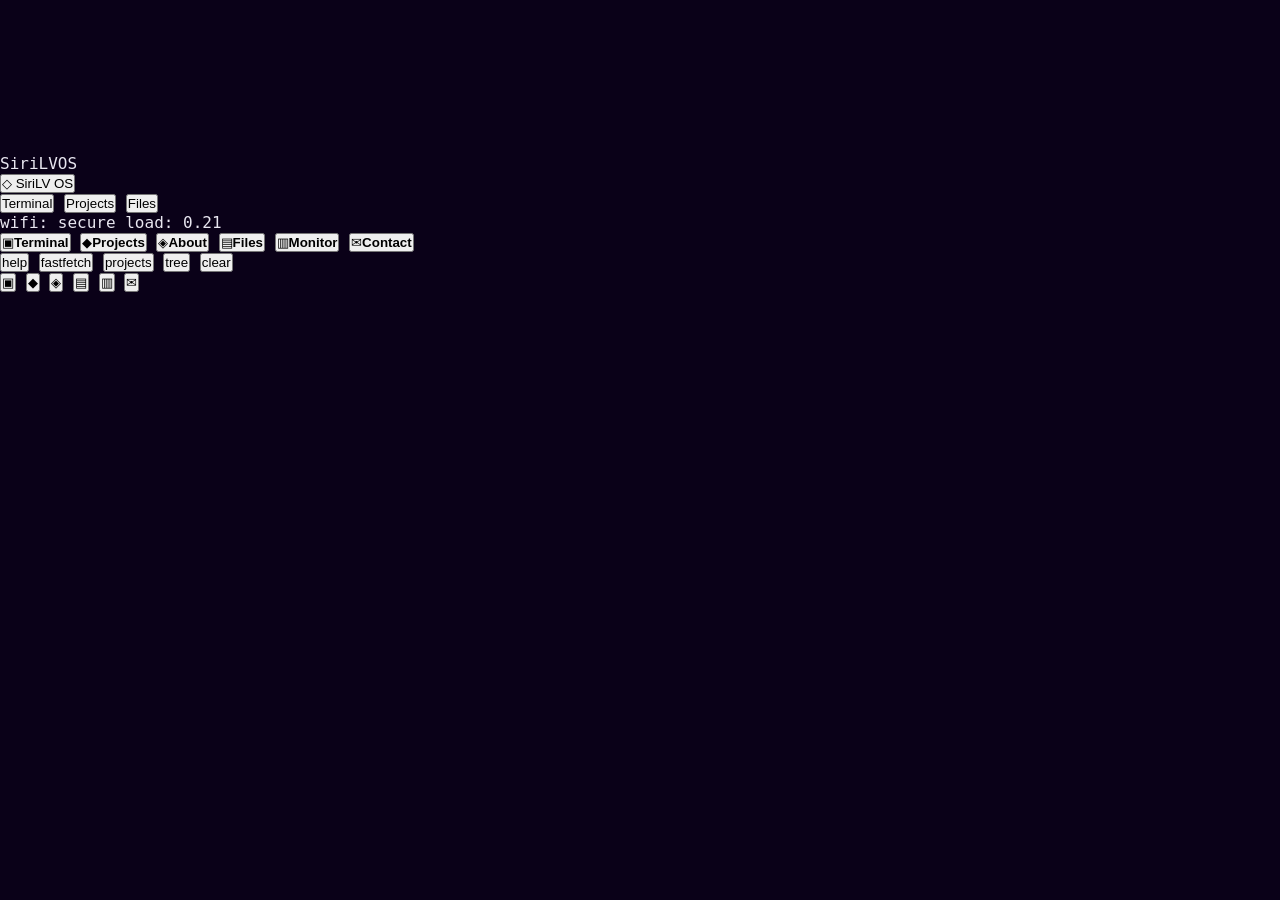
==== index.html @ 2bca779f "Rebuild portfolio as browser Linux desktop" ====
<!DOCTYPE html>
<html lang="ru">
<head>
  <meta charset="UTF-8" />
  <meta name="viewport" content="width=device-width, initial-scale=1, viewport-fit=cover" />
  <meta name="description" content="SiriLV — developer portfolio rendered as an interactive Linux desktop in the browser." />
  <meta name="author" content="SiriLV" />
  <meta name="theme-color" content="#070b18" />
  <meta property="og:title" content="SiriLV Linux Portfolio" />
  <meta property="og:description" content="Interactive browser Linux desktop with terminal, files, projects and developer profile." />
  <meta property="og:type" content="website" />
  <title>SiriLV Linux Portfolio</title>
  <link rel="stylesheet" href="style.css" />
</head>
<body>
  <canvas id="space-canvas" aria-hidden="true"></canvas>
  <div class="ambient" aria-hidden="true">
    <span class="orb orb-a"></span>
    <span class="orb orb-b"></span>
    <span class="orb orb-c"></span>
    <span class="grid-haze"></span>
    <span class="scanline"></span>
  </div>

  <div id="boot-screen" class="boot-screen" aria-live="polite">
    <div class="boot-card">
      <div class="boot-logo">SiriLV<span>OS</span></div>
      <div id="boot-log" class="boot-log"></div>
      <div class="boot-progress"><span id="boot-progress-bar"></span></div>
    </div>
  </div>

  <main id="desktop" class="desktop" aria-label="SiriLV browser Linux desktop">
    <header class="topbar">
      <button class="launcher-button" id="launcher-button" type="button" aria-label="Open launcher">
        <span class="linux-mark">◇</span>
        <span>SiriLV OS</span>
      </button>
      <nav class="topbar-actions" aria-label="Quick actions">
        <button type="button" data-open="terminal">Terminal</button>
        <button type="button" data-open="projects">Projects</button>
        <button type="button" data-open="files">Files</button>
      </nav>
      <div class="status-cluster" aria-label="System status">
        <span id="status-network">wifi: secure</span>
        <span id="status-load">load: 0.21</span>
        <time id="clock" datetime=""></time>
      </div>
    </header>

    <section class="desktop-icons" aria-label="Desktop applications">
      <button class="desktop-icon" type="button" data-open="terminal"><span>▣</span><b>Terminal</b></button>
      <button class="desktop-icon" type="button" data-open="projects"><span>◆</span><b>Projects</b></button>
      <button class="desktop-icon" type="button" data-open="about"><span>◈</span><b>About</b></button>
      <button class="desktop-icon" type="button" data-open="files"><span>▤</span><b>Files</b></button>
      <button class="desktop-icon" type="button" data-open="monitor"><span>▥</span><b>Monitor</b></button>
      <button class="desktop-icon" type="button" data-open="contact"><span>✉</span><b>Contact</b></button>
    </section>

    <section id="launcher" class="launcher" aria-label="Application launcher" hidden>
      <div class="launcher-head">
        <div>
          <strong>Applications</strong>
          <span>browser-native portfolio workspace</span>
        </div>
        <kbd>Esc</kbd>
      </div>
      <div class="launcher-grid">
        <button type="button" data-open="terminal"><b>Terminal</b><span>Shell, commands, virtual FS</span></button>
        <button type="button" data-open="projects"><b>Projects</b><span>fgram, cheekmes, Asteroid, pmOS</span></button>
        <button type="button" data-open="about"><b>About</b><span>Developer profile</span></button>
        <button type="button" data-open="files"><b>Files</b><span>/home/sirilv portfolio tree</span></button>
        <button type="button" data-open="monitor"><b>System Monitor</b><span>Animated browser telemetry</span></button>
        <button type="button" data-open="contact"><b>Contact</b><span>GitHub and Telegram links</span></button>
      </div>
    </section>

    <section id="window-layer" class="window-layer" aria-live="polite"></section>

    <aside class="command-hints" aria-label="Mobile command shortcuts">
      <button type="button" data-command="help">help</button>
      <button type="button" data-command="fastfetch">fastfetch</button>
      <button type="button" data-command="projects">projects</button>
      <button type="button" data-command="tree">tree</button>
      <button type="button" data-command="clear">clear</button>
    </aside>

    <footer class="dock" aria-label="Dock">
      <button type="button" data-open="terminal" aria-label="Open Terminal"><span>▣</span></button>
      <button type="button" data-open="projects" aria-label="Open Projects"><span>◆</span></button>
      <button type="button" data-open="about" aria-label="Open About"><span>◈</span></button>
      <button type="button" data-open="files" aria-label="Open Files"><span>▤</span></button>
      <button type="button" data-open="monitor" aria-label="Open Monitor"><span>▥</span></button>
      <button type="button" data-open="contact" aria-label="Open Contact"><span>✉</span></button>
    </footer>
  </main>

  <noscript>
    <section class="noscript-card">
      <h1>SiriLV Portfolio</h1>
      <p>JavaScript is required for the interactive Linux desktop. Projects: fgram, cheekmes, Asteroid Apps, PostMarketOS port for Samsung Galaxy Tab E 9.6.</p>
    </section>
  </noscript>

  <script src="script.js" defer></script>
</body>
</html>
---- style.css ----
/* ===== CSS VARIABLES ===== */
:root {
    /* Color Palette */
    --bg-space: #0a0118;
    --bg-deep: #13011f;
    --terminal-bg: rgba(18, 8, 35, 0.85);
    --terminal-border: rgba(138, 82, 255, 0.3);
    --header-bg: rgba(25, 12, 45, 0.95);
    
    /* Accent Colors */
    --primary: #8a52ff;
    --secondary: #00d9ff;
    --accent-green: #00ff88;
    --accent-pink: #ff0088;
    --text-primary: #e8e6f0;
    --text-secondary: #b8b5c9;
    --text-dim: #6e6b7f;
    
    /* Terminal Colors */
    --prompt-user: #00ff88;
    --prompt-host: #00d9ff;
    --prompt-symbol: #8a52ff;
    
    /* Syntax Highlighting */
    --syntax-keyword: #ff0088;
    --syntax-string: #00d9ff;
    --syntax-number: #ffa500;
    --syntax-comment: #6e6b7f;
    
    /* Effects */
    --glow-primary: 0 0 20px rgba(138, 82, 255, 0.5);
    --glow-secondary: 0 0 15px rgba(0, 217, 255, 0.4);
    --glow-green: 0 0 10px rgba(0, 255, 136, 0.3);
    
    /* Typography */
    --font-mono: 'IBM Plex Mono', 'Space Mono', monospace;
    --font-size-base: 15px;
    --line-height: 1.6;
    
    /* Spacing */
    --spacing-xs: 4px;
    --spacing-sm: 8px;
    --spacing-md: 16px;
    --spacing-lg: 24px;
    --spacing-xl: 32px;
}

/* Dark theme adjustments */
body.light-mode {
    --bg-space: #f5f3ff;
    --bg-deep: #e8e5f5;
    --terminal-bg: rgba(255, 255, 255, 0.9);
    --terminal-border: rgba(138, 82, 255, 0.2);
    --header-bg: rgba(245, 243, 255, 0.95);
    --text-primary: #2a1f3f;
    --text-secondary: #4a3f5f;
    --text-dim: #8a7f9f;
}

/* ===== BASE STYLES ===== */
* {
    margin: 0;
    padding: 0;
    box-sizing: border-box;
}

html {
    font-size: 16px;
}

body {
    font-family: var(--font-mono);
    background: var(--bg-space);
    color: var(--text-primary);
    overflow: hidden;
    height: 100vh;
    width: 100vw;
    position: relative;
}

/* ===== BACKGROUND ===== */
#matrix-rain {
    position: fixed;
    top: 0;
    left: 0;
    width: 100%;
    height: 100%;
    z-index: 1;
    opacity: 0.4;
}

.cosmic-bg {
    position: fixed;
    top: 0;
    left: 0;
    width: 100%;
    height: 100%;
    z-index: 2;
    pointer-events: none;
}

.star-field {
    width: 100%;
    height: 100%;
    background-image: 
        radial-gradient(2px 2px at 20% 30%, white, transparent),
        radial-gradient(2px 2px at 60% 70%, white, transparent),
        radial-gradient(1px 1px at 50% 50%, white, transparent),
        radial-gradient(1px 1px at 80% 10%, white, transparent),
        radial-gradient(2px 2px at 90% 60%, white, transparent),
        radial-gradient(1px 1px at 33% 80%, white, transparent),
        radial-gradient(1px 1px at 15% 90%, white, transparent);
    background-size: 200% 200%;
    background-position: 0% 0%;
    opacity: 0.3;
    animation: starTwinkle 120s linear infinite;
}

@keyframes starTwinkle {
    0%, 100% { opacity: 0.3; }
    50% { opacity: 0.5; }
}

.nebula-glow {
    position: absolute;
    top: -50%;
    left: -50%;
    width: 200%;
    height: 200%;
    background: 
        radial-gradient(ellipse at 30% 20%, rgba(138, 82, 255, 0.15) 0%, transparent 50%),
        radial-gradient(ellipse at 70% 80%, rgba(0, 217, 255, 0.1) 0%, transparent 50%),
        radial-gradient(ellipse at 50% 50%, rgba(255, 0, 136, 0.08) 0%, transparent 50%);
    animation: nebulaFloat 30s ease-in-out infinite;
}

@keyframes nebulaFloat {
    0%, 100% { transform: translate(0, 0) rotate(0deg); }
    33% { transform: translate(5%, -5%) rotate(120deg); }
    66% { transform: translate(-5%, 5%) rotate(240deg); }
}

/* ===== TERMINAL CONTAINER ===== */
.terminal-container {
    position: fixed;
    top: 0;
    left: 0;
    width: 100%;
    height: 100%;
    display: flex;
    justify-content: center;
    align-items: center;
    padding: var(--spacing-lg);
    z-index: 10;
}

.terminal-window {
    width: 100%;
    max-width: 1000px;
    height: 90vh;
    max-height: 700px;
    background: var(--terminal-bg);
    border: 1px solid var(--terminal-border);
    border-radius: 12px;
    box-shadow: 
        0 25px 80px rgba(0, 0, 0, 0.6),
        0 0 0 1px rgba(138, 82, 255, 0.1),
        inset 0 1px 0 rgba(255, 255, 255, 0.05),
        var(--glow-primary);
    backdrop-filter: blur(20px);
    display: flex;
    flex-direction: column;
    overflow: hidden;
    animation: terminalSlideIn 0.6s cubic-bezier(0.16, 1, 0.3, 1);
    position: relative;
}

@keyframes terminalSlideIn {
    from {
        opacity: 0;
        transform: scale(0.95) translateY(20px);
    }
    to {
        opacity: 1;
        transform: scale(1) translateY(0);
    }
}

/* Glassmorphism border glow */
.terminal-window::before {
    content: '';
    position: absolute;
    top: -2px;
    left: -2px;
    right: -2px;
    bottom: -2px;
    background: linear-gradient(45deg, 
        var(--primary), 
        var(--secondary), 
        var(--accent-green),
        var(--primary));
    background-size: 300% 300%;
    border-radius: 12px;
    opacity: 0.3;
    z-index: -1;
    animation: borderGlow 8s ease infinite;
    filter: blur(8px);
}

@keyframes borderGlow {
    0%, 100% { background-position: 0% 50%; }
    50% { background-position: 100% 50%; }
}

/* ===== TERMINAL HEADER ===== */
.terminal-header {
    background: var(--header-bg);
    height: 42px;
    display: flex;
    align-items: center;
    justify-content: space-between;
    padding: 0 var(--spacing-md);
    border-bottom: 1px solid rgba(138, 82, 255, 0.2);
    user-select: none;
    backdrop-filter: blur(10px);
}

.header-left {
    display: flex;
    align-items: center;
    gap: var(--spacing-md);
}

.window-dots {
    display: flex;
    gap: 8px;
}

.dot {
    width: 12px;
    height: 12px;
    border-radius: 50%;
    transition: all 0.3s ease;
    cursor: pointer;
}

.dot-close {
    background: #ff5f57;
    box-shadow: 0 0 10px rgba(255, 95, 87, 0.5);
}

.dot-minimize {
    background: #ffbd2e;
    box-shadow: 0 0 10px rgba(255, 189, 46, 0.5);
}

.dot-maximize {
    background: #28ca42;
    box-shadow: 0 0 10px rgba(40, 202, 66, 0.5);
}

.dot:hover {
    transform: scale(1.15);
    filter: brightness(1.2);
}

.terminal-title {
    display: flex;
    align-items: center;
    gap: var(--spacing-sm);
    font-size: 13px;
    color: var(--text-secondary);
    font-weight: 500;
}

.terminal-icon {
    color: var(--primary);
    filter: drop-shadow(var(--glow-primary));
}

.header-right {
    display: flex;
    gap: var(--spacing-sm);
}

.header-btn {
    background: transparent;
    border: none;
    color: var(--text-secondary);
    cursor: pointer;
    padding: var(--spacing-xs);
    border-radius: 4px;
    transition: all 0.3s ease;
    display: flex;
    align-items: center;
    justify-content: center;
}

.header-btn:hover {
    background: rgba(138, 82, 255, 0.15);
    color: var(--primary);
}

/* ===== TERMINAL BODY ===== */
.terminal-body {
    flex: 1;
    padding: var(--spacing-lg);
    overflow-y: auto;
    font-size: var(--font-size-base);
    line-height: var(--line-height);
    cursor: text;
}

/* Custom Scrollbar */
.terminal-body::-webkit-scrollbar {
    width: 10px;
}

.terminal-body::-webkit-scrollbar-track {
    background: rgba(0, 0, 0, 0.2);
    border-radius: 5px;
}

.terminal-body::-webkit-scrollbar-thumb {
    background: var(--primary);
    border-radius: 5px;
    box-shadow: var(--glow-primary);
}

.terminal-body::-webkit-scrollbar-thumb:hover {
    background: var(--secondary);
    box-shadow: var(--glow-secondary);
}

/* Output Container */
.output-container {
    margin-bottom: var(--spacing-md);
}

.output-line {
    margin-bottom: var(--spacing-xs);
    animation: fadeIn 0.3s ease;
}

@keyframes fadeIn {
    from {
        opacity: 0;
        transform: translateY(-5px);
    }
    to {
        opacity: 1;
        transform: translateY(0);
    }
}

/* ===== INPUT LINE ===== */
.input-line {
    display: flex;
    align-items: center;
    gap: var(--spacing-sm);
    flex-wrap: wrap;
}

.prompt {
    display: inline-flex;
    align-items: center;
    gap: 2px;
    font-weight: 600;
}

.prompt-user {
    color: var(--prompt-user);
    text-shadow: var(--glow-green);
}

.prompt-separator {
    color: var(--text-dim);
}

.prompt-host {
    color: var(--prompt-host);
    text-shadow: var(--glow-secondary);
}

.prompt-path {
    color: var(--primary);
    font-weight: 600;
}

.prompt-symbol {
    color: var(--prompt-symbol);
    font-weight: 700;
    font-size: 18px;
    text-shadow: var(--glow-primary);
}

#cmd-input {
    flex: 1;
    min-width: 200px;
    background: transparent;
    border: none;
    outline: none;
    color: var(--text-primary);
    font-family: var(--font-mono);
    font-size: var(--font-size-base);
    font-weight: 500;
    caret-color: var(--primary);
    caret-shape: block;
}

#cmd-input::selection {
    background: var(--primary);
    color: white;
}

/* ===== COMMAND OUTPUT STYLES ===== */
.command-echo {
    color: var(--text-secondary);
    margin-bottom: var(--spacing-sm);
}

.success {
    color: var(--accent-green);
}

.error {
    color: var(--accent-pink);
}

.warning {
    color: var(--syntax-number);
}

.info {
    color: var(--secondary);
}

/* Links */
a {
    color: var(--secondary);
    text-decoration: none;
    border-bottom: 1px dashed var(--secondary);
    transition: all 0.3s ease;
    position: relative;
}

a:hover {
    color: var(--accent-green);
    border-bottom-color: var(--accent-green);
    text-shadow: var(--glow-green);
}

/* Fastfetch ASCII Art */
.ascii-art {
    color: var(--primary);
    font-weight: 600;
    text-shadow: var(--glow-primary);
    line-height: 1.2;
    margin-right: var(--spacing-lg);
    float: left;
}

.system-info {
    display: inline-block;
}

.info-label {
    color: var(--primary);
    font-weight: 600;
}

.info-value {
    color: var(--text-primary);
}

/* Project List */
.project-item {
    padding: var(--spacing-sm) 0;
    border-left: 2px solid transparent;
    padding-left: var(--spacing-md);
    transition: all 0.3s ease;
}

.project-item:hover {
    border-left-color: var(--primary);
    padding-left: var(--spacing-lg);
    background: rgba(138, 82, 255, 0.05);
}

.project-type {
    color: var(--text-dim);
    font-size: 13px;
}

.project-name {
    color: var(--secondary);
    font-weight: 600;
}

.project-desc {
    color: var(--text-secondary);
    font-size: 14px;
    margin-top: 2px;
}

/* Help Command Table */
.help-table {
    display: grid;
    grid-template-columns: auto 1fr;
    gap: var(--spacing-sm) var(--spacing-lg);
    margin: var(--spacing-md) 0;
}

.help-cmd {
    color: var(--secondary);
    font-weight: 600;
}

.help-desc {
    color: var(--text-secondary);
}

/* Skills Grid */
.skills-grid {
    display: grid;
    grid-template-columns: repeat(auto-fill, minmax(120px, 1fr));
    gap: var(--spacing-sm);
    margin: var(--spacing-md) 0;
}

.skill-tag {
    background: rgba(138, 82, 255, 0.15);
    border: 1px solid var(--primary);
    color: var(--primary);
    padding: var(--spacing-xs) var(--spacing-sm);
    border-radius: 4px;
    text-align: center;
    font-size: 13px;
    font-weight: 500;
    transition: all 0.3s ease;
}

.skill-tag:hover {
    background: var(--primary);
    color: white;
    transform: translateY(-2px);
    box-shadow: var(--glow-primary);
}

.skill-tag.primary {
    border-color: var(--accent-green);
    color: var(--accent-green);
    background: rgba(0, 255, 136, 0.15);
}

.skill-tag.primary:hover {
    background: var(--accent-green);
}

/* ===== MOBILE HINT ===== */
.mobile-hint {
    position: fixed;
    bottom: var(--spacing-lg);
    left: 50%;
    transform: translateX(-50%);
    background: rgba(138, 82, 255, 0.9);
    color: white;
    padding: var(--spacing-sm) var(--spacing-md);
    border-radius: 8px;
    font-size: 13px;
    z-index: 100;
    box-shadow: var(--glow-primary);
    animation: hintPulse 2s ease-in-out infinite;
    display: none;
}

@keyframes hintPulse {
    0%, 100% { opacity: 0.8; transform: translateX(-50%) translateY(0); }
    50% { opacity: 1; transform: translateX(-50%) translateY(-5px); }
}

/* ===== RESPONSIVE DESIGN ===== */
@media (max-width: 768px) {
    .terminal-container {
        padding: var(--spacing-sm);
    }
    
    .terminal-window {
        max-width: 100%;
        height: 95vh;
        border-radius: 8px;
    }
    
    .terminal-body {
        padding: var(--spacing-md);
        font-size: 14px;
    }
    
    .input-line {
        font-size: 14px;
    }
    
    .window-dots {
        gap: 6px;
    }
    
    .dot {
        width: 10px;
        height: 10px;
    }
    
    .terminal-title {
        font-size: 12px;
    }
    
    .mobile-hint {
        display: block;
    }
    
    .ascii-art {
        float: none;
        display: block;
        margin-bottom: var(--spacing-md);
    }
    
    .skills-grid {
        grid-template-columns: repeat(auto-fill, minmax(100px, 1fr));
    }
}

@media (max-width: 480px) {
    .terminal-window {
        height: 100vh;
        max-height: 100vh;
        border-radius: 0;
    }
    
    .terminal-container {
        padding: 0;
    }
    
    .terminal-body {
        padding: var(--spacing-sm);
    }
    
    .help-table {
        grid-template-columns: 1fr;
        gap: var(--spacing-xs);
    }
    
    .help-cmd::after {
        content: ': ';
    }
}

/* ===== ACCESSIBILITY ===== */
@media (prefers-reduced-motion: reduce) {
    *,
    *::before,
    *::after {
        animation-duration: 0.01ms !important;
        animation-iteration-count: 1 !important;
        transition-duration: 0.01ms !important;
    }
}

/* Focus visible for keyboard navigation */
*:focus-visible {
    outline: 2px solid var(--primary);
    outline-offset: 2px;
}

/* ===== PRINT STYLES ===== */
@media print {
    .cosmic-bg,
    #matrix-rain,
    .terminal-header,
    .mobile-hint {
        display: none;
    }
    
    .terminal-window {
        box-shadow: none;
        border: 1px solid #000;
    }
}
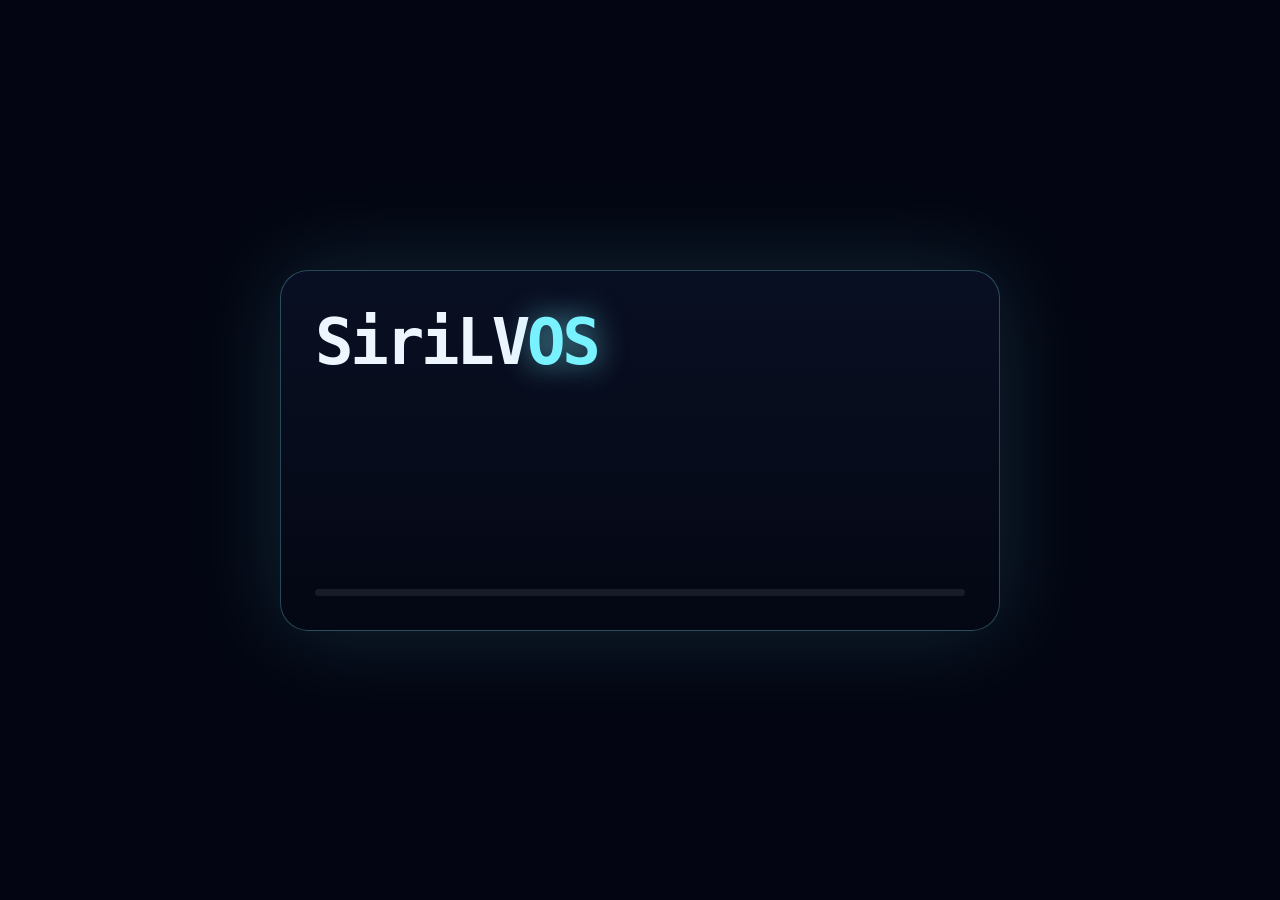
==== commit 7ff65cfb: "Bust cached frontend assets" ====
--- a/index.html
+++ b/index.html
@@ -10,7 +10,7 @@
   <meta property="og:description" content="Interactive browser Linux desktop with terminal, files, projects and developer profile." />
   <meta property="og:type" content="website" />
   <title>SiriLV Linux Portfolio</title>
-  <link rel="stylesheet" href="style.css" />
+  <link rel="stylesheet" href="style.css?v=20260620-2" />
 </head>
 <body>
   <canvas id="space-canvas" aria-hidden="true"></canvas>
@@ -102,6 +102,6 @@
     </section>
   </noscript>
 
-  <script src="script.js" defer></script>
+  <script src="script.js?v=20260620-2" defer></script>
 </body>
 </html>
--- a/style.css
+++ b/style.css
@@ -1,686 +1 @@
-/* ===== CSS VARIABLES ===== */
-:root {
-    /* Color Palette */
-    --bg-space: #0a0118;
-    --bg-deep: #13011f;
-    --terminal-bg: rgba(18, 8, 35, 0.85);
-    --terminal-border: rgba(138, 82, 255, 0.3);
-    --header-bg: rgba(25, 12, 45, 0.95);
-    
-    /* Accent Colors */
-    --primary: #8a52ff;
-    --secondary: #00d9ff;
-    --accent-green: #00ff88;
-    --accent-pink: #ff0088;
-    --text-primary: #e8e6f0;
-    --text-secondary: #b8b5c9;
-    --text-dim: #6e6b7f;
-    
-    /* Terminal Colors */
-    --prompt-user: #00ff88;
-    --prompt-host: #00d9ff;
-    --prompt-symbol: #8a52ff;
-    
-    /* Syntax Highlighting */
-    --syntax-keyword: #ff0088;
-    --syntax-string: #00d9ff;
-    --syntax-number: #ffa500;
-    --syntax-comment: #6e6b7f;
-    
-    /* Effects */
-    --glow-primary: 0 0 20px rgba(138, 82, 255, 0.5);
-    --glow-secondary: 0 0 15px rgba(0, 217, 255, 0.4);
-    --glow-green: 0 0 10px rgba(0, 255, 136, 0.3);
-    
-    /* Typography */
-    --font-mono: 'IBM Plex Mono', 'Space Mono', monospace;
-    --font-size-base: 15px;
-    --line-height: 1.6;
-    
-    /* Spacing */
-    --spacing-xs: 4px;
-    --spacing-sm: 8px;
-    --spacing-md: 16px;
-    --spacing-lg: 24px;
-    --spacing-xl: 32px;
-}
-
-/* Dark theme adjustments */
-body.light-mode {
-    --bg-space: #f5f3ff;
-    --bg-deep: #e8e5f5;
-    --terminal-bg: rgba(255, 255, 255, 0.9);
-    --terminal-border: rgba(138, 82, 255, 0.2);
-    --header-bg: rgba(245, 243, 255, 0.95);
-    --text-primary: #2a1f3f;
-    --text-secondary: #4a3f5f;
-    --text-dim: #8a7f9f;
-}
-
-/* ===== BASE STYLES ===== */
-* {
-    margin: 0;
-    padding: 0;
-    box-sizing: border-box;
-}
-
-html {
-    font-size: 16px;
-}
-
-body {
-    font-family: var(--font-mono);
-    background: var(--bg-space);
-    color: var(--text-primary);
-    overflow: hidden;
-    height: 100vh;
-    width: 100vw;
-    position: relative;
-}
-
-/* ===== BACKGROUND ===== */
-#matrix-rain {
-    position: fixed;
-    top: 0;
-    left: 0;
-    width: 100%;
-    height: 100%;
-    z-index: 1;
-    opacity: 0.4;
-}
-
-.cosmic-bg {
-    position: fixed;
-    top: 0;
-    left: 0;
-    width: 100%;
-    height: 100%;
-    z-index: 2;
-    pointer-events: none;
-}
-
-.star-field {
-    width: 100%;
-    height: 100%;
-    background-image: 
-        radial-gradient(2px 2px at 20% 30%, white, transparent),
-        radial-gradient(2px 2px at 60% 70%, white, transparent),
-        radial-gradient(1px 1px at 50% 50%, white, transparent),
-        radial-gradient(1px 1px at 80% 10%, white, transparent),
-        radial-gradient(2px 2px at 90% 60%, white, transparent),
-        radial-gradient(1px 1px at 33% 80%, white, transparent),
-        radial-gradient(1px 1px at 15% 90%, white, transparent);
-    background-size: 200% 200%;
-    background-position: 0% 0%;
-    opacity: 0.3;
-    animation: starTwinkle 120s linear infinite;
-}
-
-@keyframes starTwinkle {
-    0%, 100% { opacity: 0.3; }
-    50% { opacity: 0.5; }
-}
-
-.nebula-glow {
-    position: absolute;
-    top: -50%;
-    left: -50%;
-    width: 200%;
-    height: 200%;
-    background: 
-        radial-gradient(ellipse at 30% 20%, rgba(138, 82, 255, 0.15) 0%, transparent 50%),
-        radial-gradient(ellipse at 70% 80%, rgba(0, 217, 255, 0.1) 0%, transparent 50%),
-        radial-gradient(ellipse at 50% 50%, rgba(255, 0, 136, 0.08) 0%, transparent 50%);
-    animation: nebulaFloat 30s ease-in-out infinite;
-}
-
-@keyframes nebulaFloat {
-    0%, 100% { transform: translate(0, 0) rotate(0deg); }
-    33% { transform: translate(5%, -5%) rotate(120deg); }
-    66% { transform: translate(-5%, 5%) rotate(240deg); }
-}
-
-/* ===== TERMINAL CONTAINER ===== */
-.terminal-container {
-    position: fixed;
-    top: 0;
-    left: 0;
-    width: 100%;
-    height: 100%;
-    display: flex;
-    justify-content: center;
-    align-items: center;
-    padding: var(--spacing-lg);
-    z-index: 10;
-}
-
-.terminal-window {
-    width: 100%;
-    max-width: 1000px;
-    height: 90vh;
-    max-height: 700px;
-    background: var(--terminal-bg);
-    border: 1px solid var(--terminal-border);
-    border-radius: 12px;
-    box-shadow: 
-        0 25px 80px rgba(0, 0, 0, 0.6),
-        0 0 0 1px rgba(138, 82, 255, 0.1),
-        inset 0 1px 0 rgba(255, 255, 255, 0.05),
-        var(--glow-primary);
-    backdrop-filter: blur(20px);
-    display: flex;
-    flex-direction: column;
-    overflow: hidden;
-    animation: terminalSlideIn 0.6s cubic-bezier(0.16, 1, 0.3, 1);
-    position: relative;
-}
-
-@keyframes terminalSlideIn {
-    from {
-        opacity: 0;
-        transform: scale(0.95) translateY(20px);
-    }
-    to {
-        opacity: 1;
-        transform: scale(1) translateY(0);
-    }
-}
-
-/* Glassmorphism border glow */
-.terminal-window::before {
-    content: '';
-    position: absolute;
-    top: -2px;
-    left: -2px;
-    right: -2px;
-    bottom: -2px;
-    background: linear-gradient(45deg, 
-        var(--primary), 
-        var(--secondary), 
-        var(--accent-green),
-        var(--primary));
-    background-size: 300% 300%;
-    border-radius: 12px;
-    opacity: 0.3;
-    z-index: -1;
-    animation: borderGlow 8s ease infinite;
-    filter: blur(8px);
-}
-
-@keyframes borderGlow {
-    0%, 100% { background-position: 0% 50%; }
-    50% { background-position: 100% 50%; }
-}
-
-/* ===== TERMINAL HEADER ===== */
-.terminal-header {
-    background: var(--header-bg);
-    height: 42px;
-    display: flex;
-    align-items: center;
-    justify-content: space-between;
-    padding: 0 var(--spacing-md);
-    border-bottom: 1px solid rgba(138, 82, 255, 0.2);
-    user-select: none;
-    backdrop-filter: blur(10px);
-}
-
-.header-left {
-    display: flex;
-    align-items: center;
-    gap: var(--spacing-md);
-}
-
-.window-dots {
-    display: flex;
-    gap: 8px;
-}
-
-.dot {
-    width: 12px;
-    height: 12px;
-    border-radius: 50%;
-    transition: all 0.3s ease;
-    cursor: pointer;
-}
-
-.dot-close {
-    background: #ff5f57;
-    box-shadow: 0 0 10px rgba(255, 95, 87, 0.5);
-}
-
-.dot-minimize {
-    background: #ffbd2e;
-    box-shadow: 0 0 10px rgba(255, 189, 46, 0.5);
-}
-
-.dot-maximize {
-    background: #28ca42;
-    box-shadow: 0 0 10px rgba(40, 202, 66, 0.5);
-}
-
-.dot:hover {
-    transform: scale(1.15);
-    filter: brightness(1.2);
-}
-
-.terminal-title {
-    display: flex;
-    align-items: center;
-    gap: var(--spacing-sm);
-    font-size: 13px;
-    color: var(--text-secondary);
-    font-weight: 500;
-}
-
-.terminal-icon {
-    color: var(--primary);
-    filter: drop-shadow(var(--glow-primary));
-}
-
-.header-right {
-    display: flex;
-    gap: var(--spacing-sm);
-}
-
-.header-btn {
-    background: transparent;
-    border: none;
-    color: var(--text-secondary);
-    cursor: pointer;
-    padding: var(--spacing-xs);
-    border-radius: 4px;
-    transition: all 0.3s ease;
-    display: flex;
-    align-items: center;
-    justify-content: center;
-}
-
-.header-btn:hover {
-    background: rgba(138, 82, 255, 0.15);
-    color: var(--primary);
-}
-
-/* ===== TERMINAL BODY ===== */
-.terminal-body {
-    flex: 1;
-    padding: var(--spacing-lg);
-    overflow-y: auto;
-    font-size: var(--font-size-base);
-    line-height: var(--line-height);
-    cursor: text;
-}
-
-/* Custom Scrollbar */
-.terminal-body::-webkit-scrollbar {
-    width: 10px;
-}
-
-.terminal-body::-webkit-scrollbar-track {
-    background: rgba(0, 0, 0, 0.2);
-    border-radius: 5px;
-}
-
-.terminal-body::-webkit-scrollbar-thumb {
-    background: var(--primary);
-    border-radius: 5px;
-    box-shadow: var(--glow-primary);
-}
-
-.terminal-body::-webkit-scrollbar-thumb:hover {
-    background: var(--secondary);
-    box-shadow: var(--glow-secondary);
-}
-
-/* Output Container */
-.output-container {
-    margin-bottom: var(--spacing-md);
-}
-
-.output-line {
-    margin-bottom: var(--spacing-xs);
-    animation: fadeIn 0.3s ease;
-}
-
-@keyframes fadeIn {
-    from {
-        opacity: 0;
-        transform: translateY(-5px);
-    }
-    to {
-        opacity: 1;
-        transform: translateY(0);
-    }
-}
-
-/* ===== INPUT LINE ===== */
-.input-line {
-    display: flex;
-    align-items: center;
-    gap: var(--spacing-sm);
-    flex-wrap: wrap;
-}
-
-.prompt {
-    display: inline-flex;
-    align-items: center;
-    gap: 2px;
-    font-weight: 600;
-}
-
-.prompt-user {
-    color: var(--prompt-user);
-    text-shadow: var(--glow-green);
-}
-
-.prompt-separator {
-    color: var(--text-dim);
-}
-
-.prompt-host {
-    color: var(--prompt-host);
-    text-shadow: var(--glow-secondary);
-}
-
-.prompt-path {
-    color: var(--primary);
-    font-weight: 600;
-}
-
-.prompt-symbol {
-    color: var(--prompt-symbol);
-    font-weight: 700;
-    font-size: 18px;
-    text-shadow: var(--glow-primary);
-}
-
-#cmd-input {
-    flex: 1;
-    min-width: 200px;
-    background: transparent;
-    border: none;
-    outline: none;
-    color: var(--text-primary);
-    font-family: var(--font-mono);
-    font-size: var(--font-size-base);
-    font-weight: 500;
-    caret-color: var(--primary);
-    caret-shape: block;
-}
-
-#cmd-input::selection {
-    background: var(--primary);
-    color: white;
-}
-
-/* ===== COMMAND OUTPUT STYLES ===== */
-.command-echo {
-    color: var(--text-secondary);
-    margin-bottom: var(--spacing-sm);
-}
-
-.success {
-    color: var(--accent-green);
-}
-
-.error {
-    color: var(--accent-pink);
-}
-
-.warning {
-    color: var(--syntax-number);
-}
-
-.info {
-    color: var(--secondary);
-}
-
-/* Links */
-a {
-    color: var(--secondary);
-    text-decoration: none;
-    border-bottom: 1px dashed var(--secondary);
-    transition: all 0.3s ease;
-    position: relative;
-}
-
-a:hover {
-    color: var(--accent-green);
-    border-bottom-color: var(--accent-green);
-    text-shadow: var(--glow-green);
-}
-
-/* Fastfetch ASCII Art */
-.ascii-art {
-    color: var(--primary);
-    font-weight: 600;
-    text-shadow: var(--glow-primary);
-    line-height: 1.2;
-    margin-right: var(--spacing-lg);
-    float: left;
-}
-
-.system-info {
-    display: inline-block;
-}
-
-.info-label {
-    color: var(--primary);
-    font-weight: 600;
-}
-
-.info-value {
-    color: var(--text-primary);
-}
-
-/* Project List */
-.project-item {
-    padding: var(--spacing-sm) 0;
-    border-left: 2px solid transparent;
-    padding-left: var(--spacing-md);
-    transition: all 0.3s ease;
-}
-
-.project-item:hover {
-    border-left-color: var(--primary);
-    padding-left: var(--spacing-lg);
-    background: rgba(138, 82, 255, 0.05);
-}
-
-.project-type {
-    color: var(--text-dim);
-    font-size: 13px;
-}
-
-.project-name {
-    color: var(--secondary);
-    font-weight: 600;
-}
-
-.project-desc {
-    color: var(--text-secondary);
-    font-size: 14px;
-    margin-top: 2px;
-}
-
-/* Help Command Table */
-.help-table {
-    display: grid;
-    grid-template-columns: auto 1fr;
-    gap: var(--spacing-sm) var(--spacing-lg);
-    margin: var(--spacing-md) 0;
-}
-
-.help-cmd {
-    color: var(--secondary);
-    font-weight: 600;
-}
-
-.help-desc {
-    color: var(--text-secondary);
-}
-
-/* Skills Grid */
-.skills-grid {
-    display: grid;
-    grid-template-columns: repeat(auto-fill, minmax(120px, 1fr));
-    gap: var(--spacing-sm);
-    margin: var(--spacing-md) 0;
-}
-
-.skill-tag {
-    background: rgba(138, 82, 255, 0.15);
-    border: 1px solid var(--primary);
-    color: var(--primary);
-    padding: var(--spacing-xs) var(--spacing-sm);
-    border-radius: 4px;
-    text-align: center;
-    font-size: 13px;
-    font-weight: 500;
-    transition: all 0.3s ease;
-}
-
-.skill-tag:hover {
-    background: var(--primary);
-    color: white;
-    transform: translateY(-2px);
-    box-shadow: var(--glow-primary);
-}
-
-.skill-tag.primary {
-    border-color: var(--accent-green);
-    color: var(--accent-green);
-    background: rgba(0, 255, 136, 0.15);
-}
-
-.skill-tag.primary:hover {
-    background: var(--accent-green);
-}
-
-/* ===== MOBILE HINT ===== */
-.mobile-hint {
-    position: fixed;
-    bottom: var(--spacing-lg);
-    left: 50%;
-    transform: translateX(-50%);
-    background: rgba(138, 82, 255, 0.9);
-    color: white;
-    padding: var(--spacing-sm) var(--spacing-md);
-    border-radius: 8px;
-    font-size: 13px;
-    z-index: 100;
-    box-shadow: var(--glow-primary);
-    animation: hintPulse 2s ease-in-out infinite;
-    display: none;
-}
-
-@keyframes hintPulse {
-    0%, 100% { opacity: 0.8; transform: translateX(-50%) translateY(0); }
-    50% { opacity: 1; transform: translateX(-50%) translateY(-5px); }
-}
-
-/* ===== RESPONSIVE DESIGN ===== */
-@media (max-width: 768px) {
-    .terminal-container {
-        padding: var(--spacing-sm);
-    }
-    
-    .terminal-window {
-        max-width: 100%;
-        height: 95vh;
-        border-radius: 8px;
-    }
-    
-    .terminal-body {
-        padding: var(--spacing-md);
-        font-size: 14px;
-    }
-    
-    .input-line {
-        font-size: 14px;
-    }
-    
-    .window-dots {
-        gap: 6px;
-    }
-    
-    .dot {
-        width: 10px;
-        height: 10px;
-    }
-    
-    .terminal-title {
-        font-size: 12px;
-    }
-    
-    .mobile-hint {
-        display: block;
-    }
-    
-    .ascii-art {
-        float: none;
-        display: block;
-        margin-bottom: var(--spacing-md);
-    }
-    
-    .skills-grid {
-        grid-template-columns: repeat(auto-fill, minmax(100px, 1fr));
-    }
-}
-
-@media (max-width: 480px) {
-    .terminal-window {
-        height: 100vh;
-        max-height: 100vh;
-        border-radius: 0;
-    }
-    
-    .terminal-container {
-        padding: 0;
-    }
-    
-    .terminal-body {
-        padding: var(--spacing-sm);
-    }
-    
-    .help-table {
-        grid-template-columns: 1fr;
-        gap: var(--spacing-xs);
-    }
-    
-    .help-cmd::after {
-        content: ': ';
-    }
-}
-
-/* ===== ACCESSIBILITY ===== */
-@media (prefers-reduced-motion: reduce) {
-    *,
-    *::before,
-    *::after {
-        animation-duration: 0.01ms !important;
-        animation-iteration-count: 1 !important;
-        transition-duration: 0.01ms !important;
-    }
-}
-
-/* Focus visible for keyboard navigation */
-*:focus-visible {
-    outline: 2px solid var(--primary);
-    outline-offset: 2px;
-}
-
-/* ===== PRINT STYLES ===== */
-@media print {
-    .cosmic-bg,
-    #matrix-rain,
-    .terminal-header,
-    .mobile-hint {
-        display: none;
-    }
-    
-    .terminal-window {
-        box-shadow: none;
-        border: 1px solid #000;
-    }
-}
+:root{color-scheme:dark;--bg:#050816;--bg2:#0b1024;--panel:rgba(10,16,36,.82);--panel2:rgba(13,20,45,.94);--line:rgba(150,190,255,.22);--line2:rgba(121,242,255,.42);--text:#edf5ff;--muted:#9faccc;--dim:#65718e;--a:#79f2ff;--b:#b48cff;--c:#61ffab;--bad:#ff6e8f;--warn:#ffd36d;--shadow:0 30px 90px rgba(0,0,0,.48);--mono:"Cascadia Code","JetBrains Mono",Consolas,monospace;--sans:Inter,system-ui,-apple-system,"Segoe UI",sans-serif;--safe:env(safe-area-inset-bottom,0px)}[data-theme=light]{color-scheme:light;--bg:#eaf0ff;--bg2:#f8fbff;--panel:rgba(255,255,255,.78);--panel2:rgba(255,255,255,.94);--line:rgba(20,53,112,.18);--line2:rgba(17,62,138,.32);--text:#11192c;--muted:#47546c;--dim:#778196;--a:#006fbf;--b:#8055d8;--c:#008f56;--shadow:0 28px 80px rgba(48,73,120,.22)}*{box-sizing:border-box}html{height:100%;background:var(--bg)}body{min-height:100%;margin:0;overflow:hidden;background:radial-gradient(circle at 10% 15%,rgba(121,242,255,.18),transparent 32rem),radial-gradient(circle at 88% 22%,rgba(180,140,255,.2),transparent 30rem),radial-gradient(circle at 48% 96%,rgba(97,255,171,.12),transparent 28rem),linear-gradient(135deg,var(--bg),var(--bg2));color:var(--text);font-family:var(--sans);-webkit-font-smoothing:antialiased}button,input{font:inherit}button{color:inherit}a{color:var(--a);text-decoration:none}a:hover{text-decoration:underline}#space-canvas,.ambient{position:fixed;inset:0;pointer-events:none}.ambient{overflow:hidden;z-index:1}#space-canvas{width:100vw;height:100vh;z-index:0;opacity:.65}.orb{position:absolute;width:42vmax;height:42vmax;border-radius:999px;filter:blur(70px);opacity:.32;mix-blend-mode:screen;animation:drift 24s ease-in-out infinite alternate}.orb-a{left:-12vmax;top:-10vmax;background:#4a8fff}.orb-b{right:-14vmax;top:16vmax;background:#a755ff;animation-duration:30s}.orb-c{left:26vmax;bottom:-22vmax;background:#16ffae;animation-duration:36s}.grid-haze{position:absolute;inset:-1px;background-image:linear-gradient(rgba(121,242,255,.055) 1px,transparent 1px),linear-gradient(90deg,rgba(121,242,255,.055) 1px,transparent 1px);background-size:58px 58px;mask-image:radial-gradient(circle at center,#000,transparent 76%);animation:grid 28s linear infinite}.scanline{position:absolute;inset:0;background:repeating-linear-gradient(to bottom,rgba(255,255,255,.025),rgba(255,255,255,.025) 1px,transparent 1px,transparent 5px);opacity:.34}@keyframes drift{to{transform:translate3d(8vmax,4vmax,0) scale(1.08)}}@keyframes grid{to{background-position:58px 116px}}.boot-screen{position:fixed;inset:0;display:grid;place-items:center;z-index:50;padding:20px;background:#030612;transition:.65s}.boot-screen.hidden{opacity:0;visibility:hidden}.boot-card{width:min(720px,100%);padding:clamp(20px,4vw,34px);border:1px solid rgba(121,242,255,.28);border-radius:28px;background:linear-gradient(180deg,rgba(10,16,36,.94),rgba(4,8,20,.92));box-shadow:0 0 90px rgba(121,242,255,.14);font-family:var(--mono)}.boot-logo{font-size:clamp(30px,7vw,64px);font-weight:900;letter-spacing:-.05em}.boot-logo span{color:var(--a);text-shadow:0 0 30px rgba(121,242,255,.65)}.boot-log{min-height:170px;margin-top:22px;color:#b8c6df;line-height:1.75;font-size:clamp(12px,2.5vw,14px)}.boot-line.ok:before{content:"[ OK ] ";color:var(--c)}.boot-line.warn:before{content:"[WARN] ";color:var(--warn)}.boot-progress{height:7px;overflow:hidden;border-radius:999px;background:rgba(255,255,255,.08);margin-top:18px}.boot-progress span{display:block;height:100%;width:0;border-radius:inherit;background:linear-gradient(90deg,var(--a),var(--b),var(--c));box-shadow:0 0 28px rgba(121,242,255,.55);transition:width .28s}.desktop{position:relative;z-index:3;min-height:100dvh;padding:68px 18px calc(92px + var(--safe));opacity:0;transition:.65s}.desktop.ready{opacity:1}.topbar{position:fixed;top:max(12px,env(safe-area-inset-top,0px));left:14px;right:14px;z-index:20;height:46px;display:flex;align-items:center;justify-content:space-between;gap:12px;padding:0 12px;border:1px solid var(--line);border-radius:999px;background:var(--panel2);box-shadow:0 12px 40px rgba(0,0,0,.24);backdrop-filter:blur(22px) saturate(1.4)}.launcher-button,.topbar-actions button,.status-cluster span,.status-cluster time{border:0;border-radius:999px;background:transparent}.launcher-button{display:inline-flex;align-items:center;gap:9px;min-width:max-content;padding:9px 12px;cursor:pointer;font-weight:800}.linux-mark{color:var(--a);filter:drop-shadow(0 0 14px currentColor)}.topbar-actions{display:flex;gap:6px}.topbar-actions button{padding:8px 11px;color:var(--muted);cursor:pointer}.topbar-actions button:hover,.launcher-button:hover{background:rgba(255,255,255,.08);color:var(--text)}.status-cluster{display:flex;align-items:center;gap:8px;min-width:max-content;font:12px var(--mono);color:var(--muted)}.status-cluster span,.status-cluster time{padding:7px 9px;background:rgba(255,255,255,.045)}.desktop-icons{display:grid;width:min(180px,42vw);gap:12px;padding-top:18px}.desktop-icon{display:grid;grid-template-columns:42px 1fr;align-items:center;gap:10px;min-height:58px;padding:10px;text-align:left;border:1px solid transparent;border-radius:18px;background:transparent;cursor:pointer;text-shadow:0 1px 10px rgba(0,0,0,.45)}.desktop-icon:hover,.desktop-icon:focus-visible{border-color:var(--line);background:rgba(255,255,255,.08);outline:0}.desktop-icon span{display:grid;place-items:center;width:42px;height:42px;border-radius:15px;background:linear-gradient(145deg,rgba(121,242,255,.22),rgba(180,140,255,.18));box-shadow:inset 0 1px 0 rgba(255,255,255,.2),0 16px 30px rgba(0,0,0,.2);color:var(--a);font:18px var(--mono)}.desktop-icon b{font-size:13px}.launcher{position:fixed;left:18px;top:72px;z-index:35;width:min(520px,calc(100vw - 36px));padding:16px;border:1px solid var(--line2);border-radius:28px;background:var(--panel2);box-shadow:var(--shadow);backdrop-filter:blur(24px) saturate(1.4);animation:pop .16s}.launcher-head{display:flex;justify-content:space-between;gap:16px;align-items:flex-start;margin-bottom:12px}.launcher-head strong{display:block;font-size:18px}.launcher-head span{color:var(--muted);font-size:13px}kbd{border:1px solid var(--line);border-bottom-width:3px;border-radius:8px;padding:4px 7px;color:var(--muted);font:12px var(--mono)}.launcher-grid{display:grid;grid-template-columns:repeat(2,minmax(0,1fr));gap:10px}.launcher-grid button{min-height:82px;padding:13px;text-align:left;border:1px solid var(--line);border-radius:18px;background:rgba(255,255,255,.075);cursor:pointer}.launcher-grid button:hover{border-color:var(--line2);background:rgba(255,255,255,.12)}.launcher-grid b{display:block;margin-bottom:5px}.launcher-grid span{color:var(--muted);font-size:12px;line-height:1.35}@keyframes pop{from{opacity:0;transform:scale(.96) translateY(-6px)}to{opacity:1;transform:scale(1)}}.window-layer{position:fixed;inset:64px 12px 84px;z-index:10;pointer-events:none}.window{position:absolute;display:flex;flex-direction:column;min-width:320px;min-height:260px;border:1px solid var(--line2);border-radius:28px;overflow:hidden;background:var(--panel2);box-shadow:var(--shadow),inset 0 1px 0 rgba(255,255,255,.08);backdrop-filter:blur(24px) saturate(1.35);pointer-events:auto;animation:win .18s}.window.maximized{inset:0!important;width:auto!important;height:auto!important;border-radius:22px}.window.minimized{display:none}@keyframes win{from{opacity:0;transform:translateY(10px) scale(.985)}}.window-header{height:46px;display:flex;align-items:center;gap:10px;padding:0 13px;border-bottom:1px solid var(--line);background:rgba(255,255,255,.045);cursor:grab;user-select:none}.window-controls{display:flex;gap:8px}.window-controls button{width:13px;height:13px;padding:0;border:0;border-radius:999px;cursor:pointer;color:transparent}.ctrl-close{background:#ff5f57}.ctrl-min{background:#ffbd2e}.ctrl-max{background:#28ca42}.window-title{min-width:0;overflow:hidden;white-space:nowrap;text-overflow:ellipsis;font:13px var(--mono);color:var(--muted)}.window-body{flex:1;overflow:auto;padding:18px}.terminal-window .window-body{padding:0;background:rgba(0,0,0,.18)}.window-body::-webkit-scrollbar,.terminal-output::-webkit-scrollbar{width:10px;height:10px}.window-body::-webkit-scrollbar-thumb,.terminal-output::-webkit-scrollbar-thumb{background:rgba(255,255,255,.12);border-radius:999px}.terminal{height:100%;min-height:100%;display:flex;flex-direction:column;font:14px/1.62 var(--mono)}.terminal-output{flex:1;overflow:auto;padding:18px 18px 8px;word-break:break-word}.term-row{margin:0 0 4px}.term-row pre{margin:6px 0 10px;white-space:pre-wrap;color:var(--a);line-height:1.15}.cmdline{display:flex;align-items:center;gap:7px;padding:7px 18px 18px}.prompt{color:var(--c);font-weight:800;white-space:nowrap}.prompt .host{color:var(--a)}.prompt .path{color:var(--b)}.cmd-input{flex:1;min-width:80px;border:0;outline:0;padding:4px 0;color:var(--text);background:transparent;caret-color:var(--a);font-family:var(--mono)}.out-muted{color:var(--muted)}.out-dim{color:var(--dim)}.out-ok{color:var(--c)}.out-info{color:var(--a)}.out-warn{color:var(--warn)}.out-err{color:var(--bad)}.out-title{font-weight:900}.term-table{display:grid;grid-template-columns:minmax(110px,max-content) 1fr;gap:4px 16px;margin:8px 0}.term-table b{color:var(--a)}.card-grid{display:grid;grid-template-columns:repeat(2,minmax(0,1fr));gap:14px}.project-card,.profile-card,.metric-card,.file-card,.contact-card{border:1px solid var(--line);border-radius:20px;padding:16px;background:rgba(255,255,255,.075)}.project-card{position:relative;overflow:hidden}.project-card:before{content:"";position:absolute;inset:0;background:radial-gradient(circle at top right,rgba(121,242,255,.18),transparent 45%);pointer-events:none}.project-card>*{position:relative}.project-card h3,.profile-card h3,.metric-card h3,.contact-card h3{margin:0 0 8px;font-size:18px}.project-card p,.profile-card p,.metric-card p,.contact-card p{margin:0;color:var(--muted);line-height:1.55}.badges{display:flex;flex-wrap:wrap;gap:6px;margin:12px 0}.badge{border:1px solid var(--line);border-radius:999px;padding:4px 8px;color:var(--a);background:rgba(121,242,255,.075);font:12px var(--mono)}.card-actions{display:flex;flex-wrap:wrap;gap:8px;margin-top:13px}.card-actions a,.card-actions button,.primary-action{display:inline-flex;align-items:center;gap:8px;border:1px solid var(--line2);border-radius:999px;padding:8px 11px;background:rgba(255,255,255,.07);color:var(--text);cursor:pointer;text-decoration:none;font-size:13px}.card-actions a:hover,.card-actions button:hover,.primary-action:hover{background:rgba(255,255,255,.12);text-decoration:none}.hero-panel{display:grid;grid-template-columns:1.1fr .9fr;gap:16px}.hero-title{margin:0;font-size:clamp(32px,6vw,64px);line-height:.92;letter-spacing:-.06em}.hero-title span{color:var(--a);text-shadow:0 0 30px rgba(121,242,255,.4)}.hero-text{margin:16px 0 0;color:var(--muted);line-height:1.7;max-width:64ch}.file-tree{margin:0;white-space:pre-wrap;font-family:var(--mono);color:var(--muted);line-height:1.65}.file-tree b{color:var(--text)}.monitor-grid{display:grid;grid-template-columns:repeat(3,minmax(0,1fr));gap:12px}.metric-value{font:900 clamp(24px,4vw,38px) var(--mono);color:var(--a)}.meter{height:8px;margin-top:12px;border-radius:999px;background:rgba(255,255,255,.09);overflow:hidden}.meter span{display:block;height:100%;width:var(--value,50%);border-radius:inherit;background:linear-gradient(90deg,var(--a),var(--b));transition:.5s}.contact-list{display:grid;gap:12px}.contact-card{display:flex;justify-content:space-between;align-items:center;gap:12px}.dock{position:fixed;left:50%;bottom:max(14px,var(--safe));z-index:25;display:flex;gap:10px;transform:translateX(-50%);padding:10px;border:1px solid var(--line);border-radius:24px;background:var(--panel2);box-shadow:0 20px 60px rgba(0,0,0,.34);backdrop-filter:blur(22px) saturate(1.35)}.dock button{width:48px;height:48px;border:1px solid transparent;border-radius:17px;background:rgba(255,255,255,.075);color:var(--a);cursor:pointer;font-size:19px;transition:.16s}.dock button:hover,.dock button.active{transform:translateY(-4px);border-color:var(--line2);background:rgba(255,255,255,.12)}.command-hints{position:fixed;left:10px;right:10px;bottom:calc(78px + var(--safe));z-index:24;display:none;gap:8px;overflow:auto;padding-bottom:2px}.command-hints button{flex:0 0 auto;border:1px solid var(--line);border-radius:999px;padding:8px 11px;background:var(--panel2);color:var(--muted)}.noscript-card{position:fixed;inset:20px;z-index:100;display:grid;place-items:center;padding:24px;background:#071021;color:#fff;text-align:center}@media(max-width:920px){.desktop{padding:58px 10px calc(94px + var(--safe))}.topbar{left:8px;right:8px;height:44px}.topbar-actions,.status-cluster span:not(:last-child){display:none}.desktop-icons{width:100%;grid-template-columns:repeat(3,minmax(0,1fr));gap:8px;padding-top:10px}.desktop-icon{grid-template-columns:1fr;justify-items:center;text-align:center;min-height:84px;padding:8px}.window-layer{inset:58px 8px 132px}.window{left:0!important;top:0!important;width:100%!important;height:100%!important;min-width:0;min-height:0;border-radius:22px}.window:not(.active-window){display:none}.command-hints{display:flex}.dock{max-width:calc(100vw - 20px);overflow-x:auto}.dock button{width:46px;height:46px;flex:0 0 auto}.launcher{left:8px;top:58px;width:calc(100vw - 16px)}.launcher-grid,.card-grid,.hero-panel,.monitor-grid{grid-template-columns:1fr}.terminal{font-size:13px}.terminal-output{padding:14px 13px 6px}.cmdline{padding:7px 13px 14px;align-items:flex-start}.prompt{font-size:12px}.contact-card{align-items:flex-start;flex-direction:column}}@media(max-width:460px){.desktop-icons{grid-template-columns:repeat(2,minmax(0,1fr))}.window-header{height:42px;padding:0 10px}.window-body{padding:14px}.term-table{grid-template-columns:1fr;gap:1px}.term-table b{margin-top:5px}.boot-log{min-height:210px}}@media(prefers-reduced-motion:reduce){*,*:before,*:after{animation-duration:.001ms!important;animation-iteration-count:1!important;scroll-behavior:auto!important;transition-duration:.001ms!important}#space-canvas{opacity:.22}}
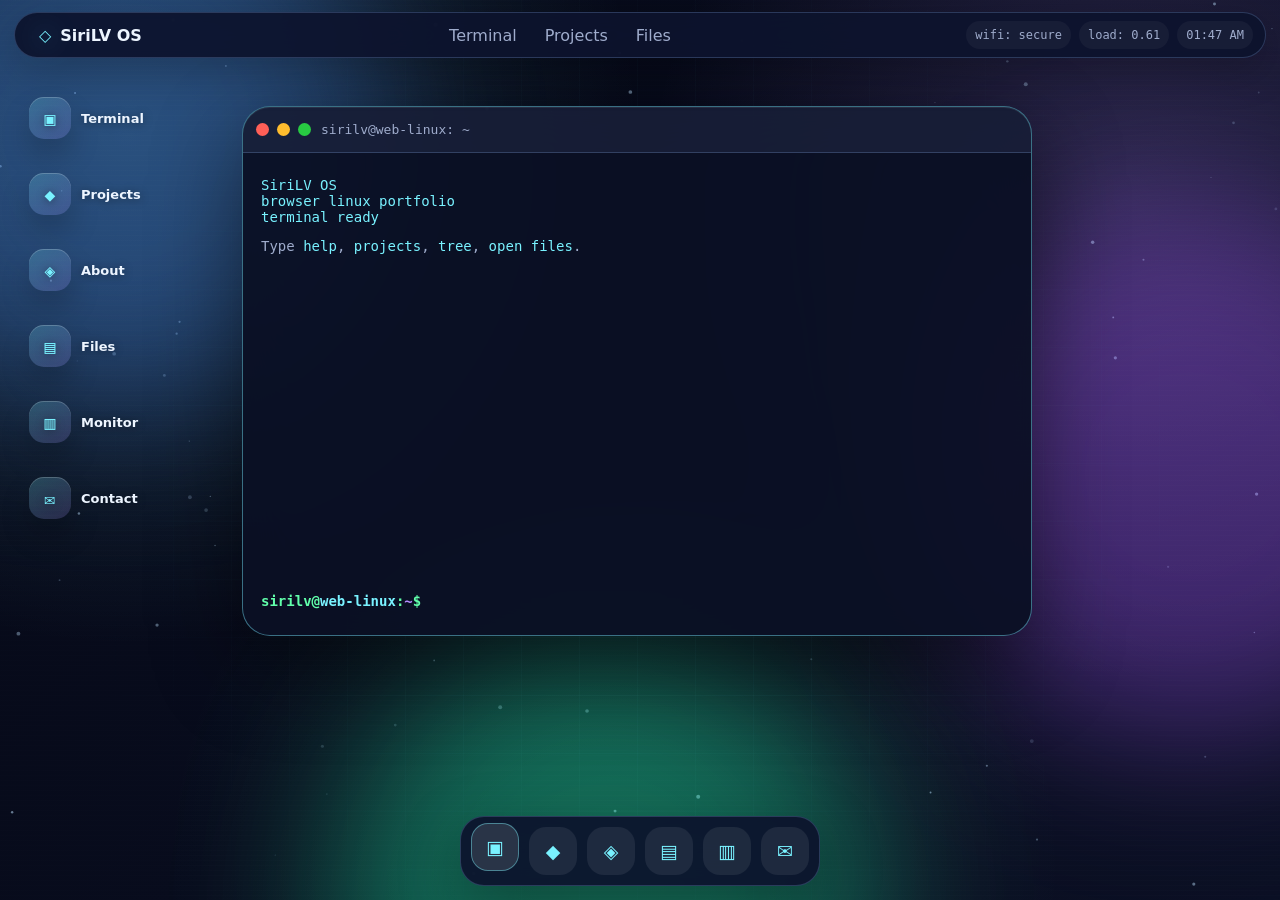
==== commit 26299afa: "Bump JS cache version after runtime fix" ====
--- a/index.html
+++ b/index.html
@@ -10,7 +10,7 @@
   <meta property="og:description" content="Interactive browser Linux desktop with terminal, files, projects and developer profile." />
   <meta property="og:type" content="website" />
   <title>SiriLV Linux Portfolio</title>
-  <link rel="stylesheet" href="style.css?v=20260620-2" />
+  <link rel="stylesheet" href="style.css?v=20260620-3" />
 </head>
 <body>
   <canvas id="space-canvas" aria-hidden="true"></canvas>
@@ -98,10 +98,10 @@
   <noscript>
     <section class="noscript-card">
       <h1>SiriLV Portfolio</h1>
-      <p>JavaScript is required for the interactive Linux desktop. Projects: fgram, cheekmes, Asteroid Apps, PostMarketOS port for Samsung Galaxy Tab E 9.6.</p>
+      <p>JavaScript is required for the interactive Linux desktop. Projects: fgram, cheekmes, Asteroid Apps, PostMarketOS port Tablet Samsung Galaxy Tab E 9.6.</p>
     </section>
   </noscript>
 
-  <script src="script.js?v=20260620-2" defer></script>
+  <script src="script.js?v=20260620-3" defer></script>
 </body>
 </html>
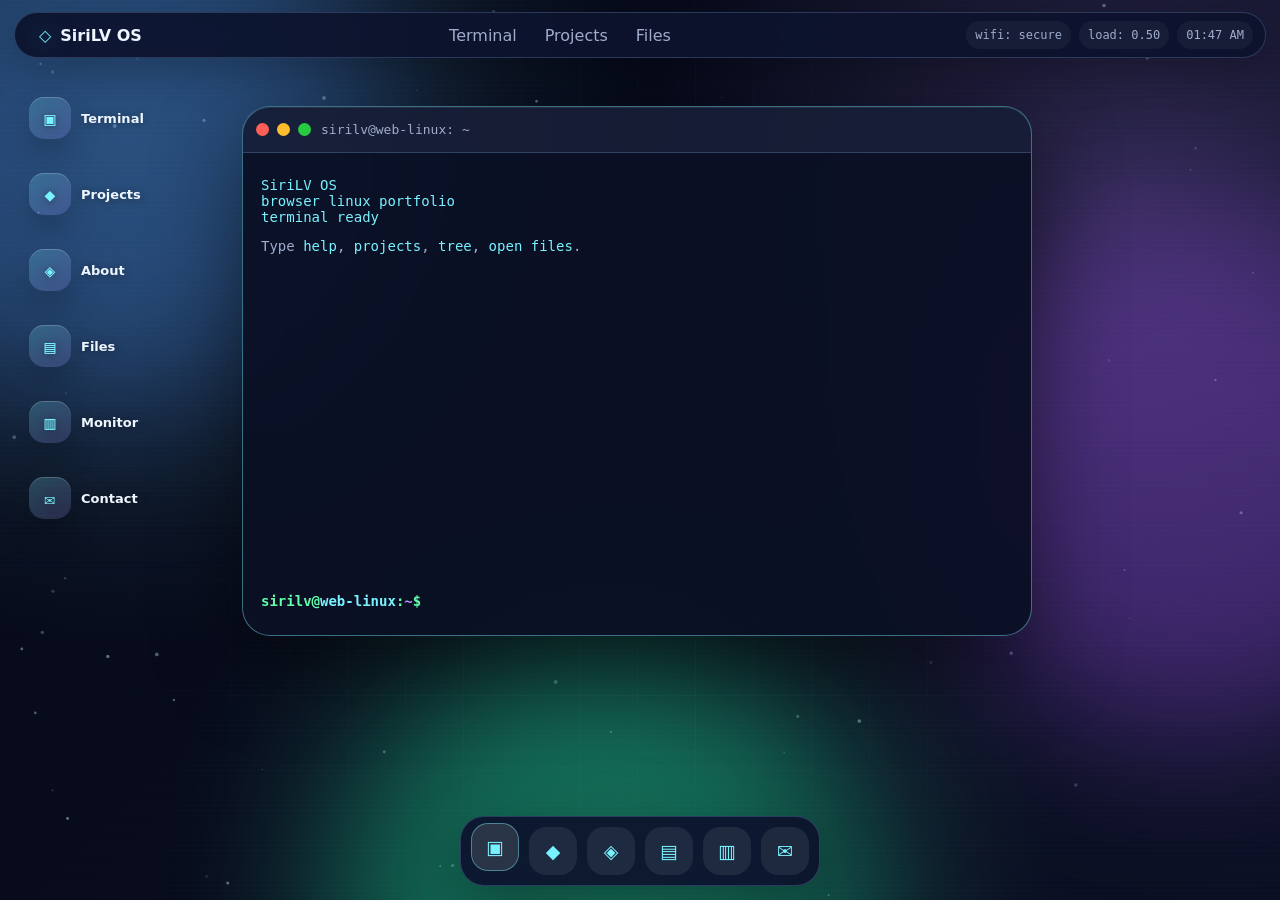
==== commit 35fcd3f5: "Wire favicon and refresh asset versions" ====
--- a/index.html
+++ b/index.html
@@ -10,7 +10,9 @@
   <meta property="og:description" content="Interactive browser Linux desktop with terminal, files, projects and developer profile." />
   <meta property="og:type" content="website" />
   <title>SiriLV Linux Portfolio</title>
-  <link rel="stylesheet" href="style.css?v=20260620-3" />
+  <link rel="icon" type="image/svg+xml" href="/favicon.svg?v=20260620-4" />
+  <link rel="alternate icon" href="/favicon.ico?v=20260620-4" />
+  <link rel="stylesheet" href="style.css?v=20260620-4" />
 </head>
 <body>
   <canvas id="space-canvas" aria-hidden="true"></canvas>
@@ -102,6 +104,6 @@
     </section>
   </noscript>
 
-  <script src="script.js?v=20260620-3" defer></script>
+  <script src="script.js?v=20260620-4" defer></script>
 </body>
 </html>
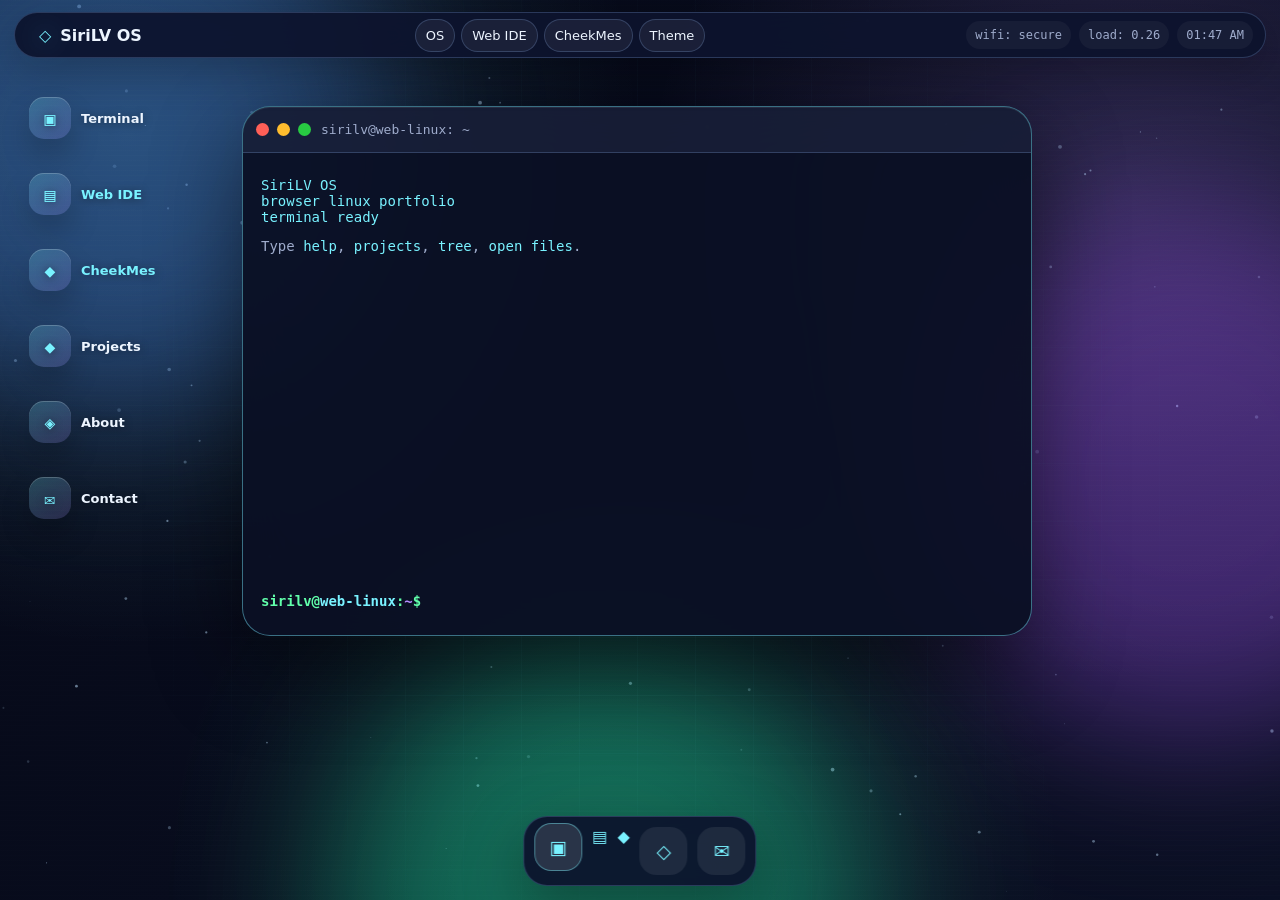
==== commit 65290a17: "Connect main site with IDE themes and project hub" ====
--- a/index.html
+++ b/index.html
@@ -7,66 +7,34 @@
   <meta name="author" content="SiriLV" />
   <meta name="theme-color" content="#070b18" />
   <meta property="og:title" content="SiriLV Linux Portfolio" />
-  <meta property="og:description" content="Interactive browser Linux desktop with terminal, files, projects and developer profile." />
+  <meta property="og:description" content="Interactive browser Linux desktop with Web IDE and CheekMes integration." />
   <meta property="og:type" content="website" />
   <title>SiriLV Linux Portfolio</title>
   <link rel="icon" type="image/svg+xml" href="/favicon.svg?v=20260620-4" />
   <link rel="alternate icon" href="/favicon.ico?v=20260620-4" />
   <link rel="stylesheet" href="style.css?v=20260620-4" />
+  <link rel="stylesheet" href="hub.css?v=20260620-8" />
 </head>
 <body>
   <canvas id="space-canvas" aria-hidden="true"></canvas>
-  <div class="ambient" aria-hidden="true">
-    <span class="orb orb-a"></span>
-    <span class="orb orb-b"></span>
-    <span class="orb orb-c"></span>
-    <span class="grid-haze"></span>
-    <span class="scanline"></span>
-  </div>
-
-  <div id="boot-screen" class="boot-screen" aria-live="polite">
-    <div class="boot-card">
-      <div class="boot-logo">SiriLV<span>OS</span></div>
-      <div id="boot-log" class="boot-log"></div>
-      <div class="boot-progress"><span id="boot-progress-bar"></span></div>
-    </div>
-  </div>
-
+  <div class="ambient" aria-hidden="true"><span class="orb orb-a"></span><span class="orb orb-b"></span><span class="orb orb-c"></span><span class="grid-haze"></span><span class="scanline"></span></div>
+  <div id="boot-screen" class="boot-screen" aria-live="polite"><div class="boot-card"><div class="boot-logo">SiriLV<span>OS</span></div><div id="boot-log" class="boot-log"></div><div class="boot-progress"><span id="boot-progress-bar"></span></div></div></div>
   <main id="desktop" class="desktop" aria-label="SiriLV browser Linux desktop">
     <header class="topbar">
-      <button class="launcher-button" id="launcher-button" type="button" aria-label="Open launcher">
-        <span class="linux-mark">◇</span>
-        <span>SiriLV OS</span>
-      </button>
-      <nav class="topbar-actions" aria-label="Quick actions">
-        <button type="button" data-open="terminal">Terminal</button>
-        <button type="button" data-open="projects">Projects</button>
-        <button type="button" data-open="files">Files</button>
-      </nav>
-      <div class="status-cluster" aria-label="System status">
-        <span id="status-network">wifi: secure</span>
-        <span id="status-load">load: 0.21</span>
-        <time id="clock" datetime=""></time>
-      </div>
+      <button class="launcher-button" id="launcher-button" type="button" aria-label="Open launcher"><span class="linux-mark">◇</span><span>SiriLV OS</span></button>
+      <nav class="topbar-actions" aria-label="Quick actions"><button type="button" data-open="terminal">Terminal</button><button type="button" data-open="projects">Projects</button><button type="button" data-open="files">Files</button></nav>
+      <div class="status-cluster" aria-label="System status"><span id="status-network">wifi: secure</span><span id="status-load">load: 0.21</span><time id="clock" datetime=""></time></div>
     </header>
-
     <section class="desktop-icons" aria-label="Desktop applications">
       <button class="desktop-icon" type="button" data-open="terminal"><span>▣</span><b>Terminal</b></button>
+      <a class="desktop-icon" href="/web/"><span>▤</span><b>Web IDE</b></a>
+      <a class="desktop-icon" href="https://github.com/SiriLV/cheekmes" target="_blank" rel="noopener"><span>◆</span><b>CheekMes</b></a>
       <button class="desktop-icon" type="button" data-open="projects"><span>◆</span><b>Projects</b></button>
       <button class="desktop-icon" type="button" data-open="about"><span>◈</span><b>About</b></button>
-      <button class="desktop-icon" type="button" data-open="files"><span>▤</span><b>Files</b></button>
-      <button class="desktop-icon" type="button" data-open="monitor"><span>▥</span><b>Monitor</b></button>
       <button class="desktop-icon" type="button" data-open="contact"><span>✉</span><b>Contact</b></button>
     </section>
-
     <section id="launcher" class="launcher" aria-label="Application launcher" hidden>
-      <div class="launcher-head">
-        <div>
-          <strong>Applications</strong>
-          <span>browser-native portfolio workspace</span>
-        </div>
-        <kbd>Esc</kbd>
-      </div>
+      <div class="launcher-head"><div><strong>Applications</strong><span>browser-native portfolio workspace</span></div><kbd>Esc</kbd></div>
       <div class="launcher-grid">
         <button type="button" data-open="terminal"><b>Terminal</b><span>Shell, commands, virtual FS</span></button>
         <button type="button" data-open="projects"><b>Projects</b><span>fgram, cheekmes, Asteroid, pmOS</span></button>
@@ -76,34 +44,12 @@
         <button type="button" data-open="contact"><b>Contact</b><span>GitHub and Telegram links</span></button>
       </div>
     </section>
-
     <section id="window-layer" class="window-layer" aria-live="polite"></section>
-
-    <aside class="command-hints" aria-label="Mobile command shortcuts">
-      <button type="button" data-command="help">help</button>
-      <button type="button" data-command="fastfetch">fastfetch</button>
-      <button type="button" data-command="projects">projects</button>
-      <button type="button" data-command="tree">tree</button>
-      <button type="button" data-command="clear">clear</button>
-    </aside>
-
-    <footer class="dock" aria-label="Dock">
-      <button type="button" data-open="terminal" aria-label="Open Terminal"><span>▣</span></button>
-      <button type="button" data-open="projects" aria-label="Open Projects"><span>◆</span></button>
-      <button type="button" data-open="about" aria-label="Open About"><span>◈</span></button>
-      <button type="button" data-open="files" aria-label="Open Files"><span>▤</span></button>
-      <button type="button" data-open="monitor" aria-label="Open Monitor"><span>▥</span></button>
-      <button type="button" data-open="contact" aria-label="Open Contact"><span>✉</span></button>
-    </footer>
+    <aside class="command-hints" aria-label="Mobile command shortcuts"><button type="button" data-command="help">help</button><button type="button" data-command="fastfetch">fastfetch</button><button type="button" data-command="projects">projects</button><button type="button" data-command="tree">tree</button><button type="button" data-command="clear">clear</button></aside>
+    <footer class="dock" aria-label="Dock"><button type="button" data-open="terminal" aria-label="Open Terminal"><span>▣</span></button><a href="/web/" aria-label="Open Web IDE"><span>▤</span></a><a href="https://github.com/SiriLV/cheekmes" target="_blank" rel="noopener" aria-label="Open CheekMes"><span>◆</span></a><button type="button" data-open="projects" aria-label="Open Projects"><span>◇</span></button><button type="button" data-open="contact" aria-label="Open Contact"><span>✉</span></button></footer>
   </main>
-
-  <noscript>
-    <section class="noscript-card">
-      <h1>SiriLV Portfolio</h1>
-      <p>JavaScript is required for the interactive Linux desktop. Projects: fgram, cheekmes, Asteroid Apps, PostMarketOS port Tablet Samsung Galaxy Tab E 9.6.</p>
-    </section>
-  </noscript>
-
+  <noscript><section class="noscript-card"><h1>SiriLV Portfolio</h1><p>JavaScript is required for the interactive Linux desktop. Projects: Web IDE, CheekMes, fgram, Asteroid Apps, PostMarketOS port for Samsung Galaxy Tab E 9.6.</p></section></noscript>
   <script src="script.js?v=20260620-4" defer></script>
+  <script src="hub.js?v=20260620-8" defer></script>
 </body>
 </html>
--- a/hub.css
+++ b/hub.css
@@ -0,0 +1 @@
+:root{--hub-accent:var(--a,#79f2ff);--hub-panel:rgba(9,14,30,.72)}[data-theme=cheek]{--bg:#090611;--bg2:#160822;--panel:rgba(15,10,26,.78);--panel2:rgba(23,16,35,.94);--line:rgba(138,53,255,.28);--line2:rgba(138,53,255,.52);--text:#f8f2ff;--muted:#b8a7cd;--a:#8a35ff;--b:#42ffc6;--c:#ff5dd1}[data-theme=cyan]{--bg:#041014;--bg2:#082432;--panel:rgba(7,23,28,.78);--panel2:rgba(13,34,42,.94);--line:rgba(49,215,255,.28);--line2:rgba(49,215,255,.52);--text:#e8fcff;--muted:#9ac4cc;--a:#31d7ff;--b:#8a35ff;--c:#42ffc6}[data-theme=violet]{--bg:#0c0915;--bg2:#1d1640;--panel:rgba(18,13,31,.78);--panel2:rgba(28,21,48,.94);--line:rgba(177,124,255,.3);--line2:rgba(177,124,255,.55);--text:#f3ecff;--muted:#b4a8ca;--a:#b17cff;--b:#31d7ff;--c:#42ffc6}.hub-switcher{display:flex;gap:6px;align-items:center}.hub-switcher a,.hub-switcher button{border:1px solid var(--line);border-radius:999px;background:rgba(255,255,255,.06);color:var(--text);padding:8px 10px;text-decoration:none;cursor:pointer;font-size:13px}.hub-switcher a:hover,.hub-switcher button:hover{border-color:var(--line2);background:rgba(255,255,255,.12);text-decoration:none}.theme-panel{position:fixed;right:16px;top:72px;z-index:60;width:min(320px,calc(100vw - 32px));display:grid;gap:10px;padding:14px;border:1px solid var(--line2);border-radius:20px;background:var(--panel2);box-shadow:var(--shadow);backdrop-filter:blur(24px)}.theme-panel[hidden]{display:none}.theme-panel b{font-size:13px;text-transform:uppercase;letter-spacing:.08em}.theme-panel button{border:1px solid var(--line);border-radius:14px;background:rgba(255,255,255,.06);color:var(--text);padding:10px;text-align:left;cursor:pointer}.theme-panel button:hover{border-color:var(--line2);background:rgba(255,255,255,.12)}.integration-card{display:grid;gap:10px;margin:14px 0;padding:14px;border:1px solid var(--line);border-radius:18px;background:rgba(255,255,255,.06)}.integration-card a{display:inline-flex;width:max-content;border:1px solid var(--line2);border-radius:999px;padding:8px 12px;text-decoration:none;color:var(--text)}.integration-card a:hover{background:rgba(255,255,255,.1);text-decoration:none}@media(max-width:760px){.hub-switcher a:nth-child(3){display:none}.theme-panel{top:64px}.hub-switcher a,.hub-switcher button{padding:7px 8px;font-size:12px}}
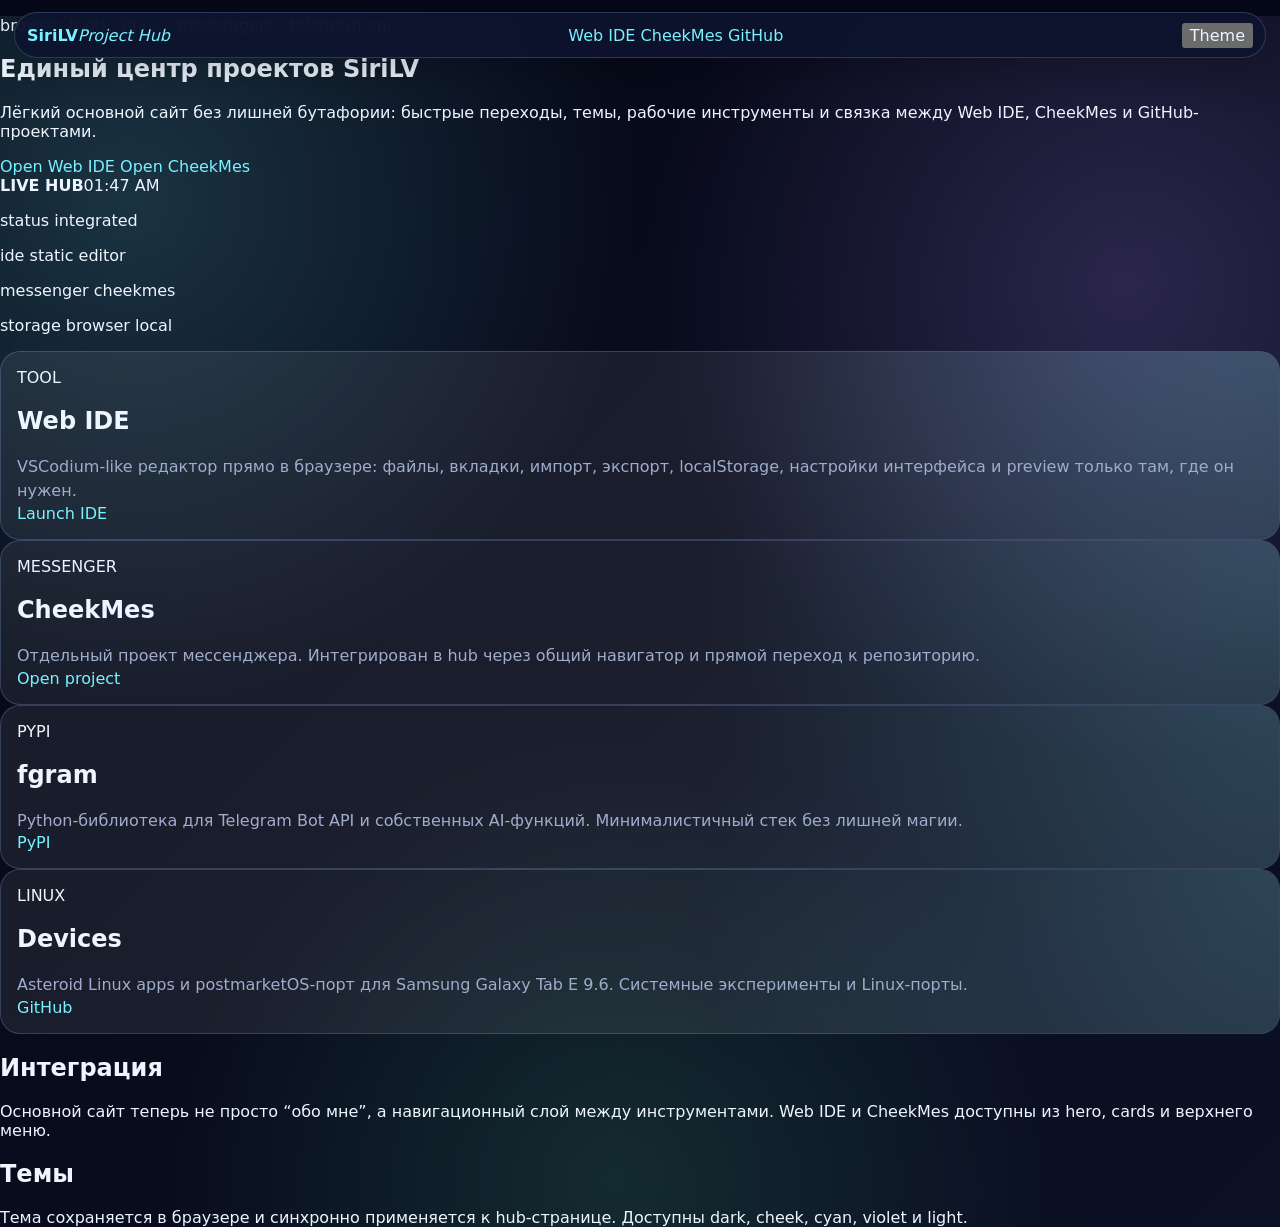
==== commit 0a1b58fc: "Rebuild main page as lightweight project hub" ====
--- a/index.html
+++ b/index.html
@@ -1,55 +1,97 @@
-<!DOCTYPE html>
-<html lang="ru">
+<!doctype html>
+<html lang="ru" data-theme="dark" data-bg="mesh">
 <head>
-  <meta charset="UTF-8" />
-  <meta name="viewport" content="width=device-width, initial-scale=1, viewport-fit=cover" />
-  <meta name="description" content="SiriLV — developer portfolio rendered as an interactive Linux desktop in the browser." />
-  <meta name="author" content="SiriLV" />
-  <meta name="theme-color" content="#070b18" />
-  <meta property="og:title" content="SiriLV Linux Portfolio" />
-  <meta property="og:description" content="Interactive browser Linux desktop with Web IDE and CheekMes integration." />
-  <meta property="og:type" content="website" />
-  <title>SiriLV Linux Portfolio</title>
-  <link rel="icon" type="image/svg+xml" href="/favicon.svg?v=20260620-4" />
-  <link rel="alternate icon" href="/favicon.ico?v=20260620-4" />
-  <link rel="stylesheet" href="style.css?v=20260620-4" />
-  <link rel="stylesheet" href="hub.css?v=20260620-8" />
+  <meta charset="utf-8">
+  <meta name="viewport" content="width=device-width, initial-scale=1, viewport-fit=cover">
+  <meta name="theme-color" content="#080b14">
+  <meta name="description" content="SiriLV project hub: Web IDE, CheekMes, fgram and Linux projects.">
+  <title>SiriLV Hub</title>
+  <link rel="icon" type="image/svg+xml" href="/favicon.svg?v=20260620-4">
+  <link rel="alternate icon" href="/favicon.ico?v=20260620-4">
+  <link rel="stylesheet" href="style.css?v=20260620-10">
 </head>
 <body>
-  <canvas id="space-canvas" aria-hidden="true"></canvas>
-  <div class="ambient" aria-hidden="true"><span class="orb orb-a"></span><span class="orb orb-b"></span><span class="orb orb-c"></span><span class="grid-haze"></span><span class="scanline"></span></div>
-  <div id="boot-screen" class="boot-screen" aria-live="polite"><div class="boot-card"><div class="boot-logo">SiriLV<span>OS</span></div><div id="boot-log" class="boot-log"></div><div class="boot-progress"><span id="boot-progress-bar"></span></div></div></div>
-  <main id="desktop" class="desktop" aria-label="SiriLV browser Linux desktop">
-    <header class="topbar">
-      <button class="launcher-button" id="launcher-button" type="button" aria-label="Open launcher"><span class="linux-mark">◇</span><span>SiriLV OS</span></button>
-      <nav class="topbar-actions" aria-label="Quick actions"><button type="button" data-open="terminal">Terminal</button><button type="button" data-open="projects">Projects</button><button type="button" data-open="files">Files</button></nav>
-      <div class="status-cluster" aria-label="System status"><span id="status-network">wifi: secure</span><span id="status-load">load: 0.21</span><time id="clock" datetime=""></time></div>
-    </header>
-    <section class="desktop-icons" aria-label="Desktop applications">
-      <button class="desktop-icon" type="button" data-open="terminal"><span>▣</span><b>Terminal</b></button>
-      <a class="desktop-icon" href="/web/"><span>▤</span><b>Web IDE</b></a>
-      <a class="desktop-icon" href="https://github.com/SiriLV/cheekmes" target="_blank" rel="noopener"><span>◆</span><b>CheekMes</b></a>
-      <button class="desktop-icon" type="button" data-open="projects"><span>◆</span><b>Projects</b></button>
-      <button class="desktop-icon" type="button" data-open="about"><span>◈</span><b>About</b></button>
-      <button class="desktop-icon" type="button" data-open="contact"><span>✉</span><b>Contact</b></button>
+  <div class="bg" aria-hidden="true"></div>
+  <header class="topbar">
+    <a class="brand" href="/"><span></span><b>SiriLV</b><em>Project Hub</em></a>
+    <nav class="nav" aria-label="Projects">
+      <a href="/web/">Web IDE</a>
+      <a href="https://github.com/SiriLV/cheekmes" target="_blank" rel="noopener">CheekMes</a>
+      <a href="https://github.com/SiriLV" target="_blank" rel="noopener">GitHub</a>
+    </nav>
+    <button id="themeBtn" class="ghost" type="button">Theme</button>
+  </header>
+
+  <main class="page">
+    <section class="hero">
+      <div class="hero-copy">
+        <p class="eyebrow">browser tools · linux · messengers · telegram api</p>
+        <h1>Единый центр проектов SiriLV</h1>
+        <p class="lead">Лёгкий основной сайт без лишней бутафории: быстрые переходы, темы, рабочие инструменты и связка между Web IDE, CheekMes и GitHub-проектами.</p>
+        <div class="hero-actions">
+          <a class="primary" href="/web/">Open Web IDE</a>
+          <a class="secondary" href="https://github.com/SiriLV/cheekmes" target="_blank" rel="noopener">Open CheekMes</a>
+        </div>
+      </div>
+      <aside class="system-card">
+        <div class="card-head"><b>LIVE HUB</b><span id="clock">--:--</span></div>
+        <div class="terminal-mini" aria-label="Project status">
+          <p><span>status</span> integrated</p>
+          <p><span>ide</span> static editor</p>
+          <p><span>messenger</span> cheekmes</p>
+          <p><span>storage</span> browser local</p>
+        </div>
+      </aside>
     </section>
-    <section id="launcher" class="launcher" aria-label="Application launcher" hidden>
-      <div class="launcher-head"><div><strong>Applications</strong><span>browser-native portfolio workspace</span></div><kbd>Esc</kbd></div>
-      <div class="launcher-grid">
-        <button type="button" data-open="terminal"><b>Terminal</b><span>Shell, commands, virtual FS</span></button>
-        <button type="button" data-open="projects"><b>Projects</b><span>fgram, cheekmes, Asteroid, pmOS</span></button>
-        <button type="button" data-open="about"><b>About</b><span>Developer profile</span></button>
-        <button type="button" data-open="files"><b>Files</b><span>/home/sirilv portfolio tree</span></button>
-        <button type="button" data-open="monitor"><b>System Monitor</b><span>Animated browser telemetry</span></button>
-        <button type="button" data-open="contact"><b>Contact</b><span>GitHub and Telegram links</span></button>
-      </div>
+
+    <section class="grid" aria-label="Core projects">
+      <article class="project-card featured">
+        <div class="tag">TOOL</div>
+        <h2>Web IDE</h2>
+        <p>VSCodium-like редактор прямо в браузере: файлы, вкладки, импорт, экспорт, localStorage, настройки интерфейса и preview только там, где он нужен.</p>
+        <a href="/web/">Launch IDE</a>
+      </article>
+      <article class="project-card">
+        <div class="tag">MESSENGER</div>
+        <h2>CheekMes</h2>
+        <p>Отдельный проект мессенджера. Интегрирован в hub через общий навигатор и прямой переход к репозиторию.</p>
+        <a href="https://github.com/SiriLV/cheekmes" target="_blank" rel="noopener">Open project</a>
+      </article>
+      <article class="project-card">
+        <div class="tag">PYPI</div>
+        <h2>fgram</h2>
+        <p>Python-библиотека для Telegram Bot API и собственных AI-функций. Минималистичный стек без лишней магии.</p>
+        <a href="https://pypi.org/project/fgram/" target="_blank" rel="noopener">PyPI</a>
+      </article>
+      <article class="project-card">
+        <div class="tag">LINUX</div>
+        <h2>Devices</h2>
+        <p>Asteroid Linux apps и postmarketOS-порт для Samsung Galaxy Tab E 9.6. Системные эксперименты и Linux-порты.</p>
+        <a href="https://github.com/SiriLV" target="_blank" rel="noopener">GitHub</a>
+      </article>
     </section>
-    <section id="window-layer" class="window-layer" aria-live="polite"></section>
-    <aside class="command-hints" aria-label="Mobile command shortcuts"><button type="button" data-command="help">help</button><button type="button" data-command="fastfetch">fastfetch</button><button type="button" data-command="projects">projects</button><button type="button" data-command="tree">tree</button><button type="button" data-command="clear">clear</button></aside>
-    <footer class="dock" aria-label="Dock"><button type="button" data-open="terminal" aria-label="Open Terminal"><span>▣</span></button><a href="/web/" aria-label="Open Web IDE"><span>▤</span></a><a href="https://github.com/SiriLV/cheekmes" target="_blank" rel="noopener" aria-label="Open CheekMes"><span>◆</span></a><button type="button" data-open="projects" aria-label="Open Projects"><span>◇</span></button><button type="button" data-open="contact" aria-label="Open Contact"><span>✉</span></button></footer>
+
+    <section class="panel-row">
+      <article class="panel">
+        <h2>Интеграция</h2>
+        <p>Основной сайт теперь не просто “обо мне”, а навигационный слой между инструментами. Web IDE и CheekMes доступны из hero, cards и верхнего меню.</p>
+      </article>
+      <article class="panel">
+        <h2>Темы</h2>
+        <p>Тема сохраняется в браузере и синхронно применяется к hub-странице. Доступны dark, cheek, cyan, violet и light.</p>
+      </article>
+    </section>
   </main>
-  <noscript><section class="noscript-card"><h1>SiriLV Portfolio</h1><p>JavaScript is required for the interactive Linux desktop. Projects: Web IDE, CheekMes, fgram, Asteroid Apps, PostMarketOS port for Samsung Galaxy Tab E 9.6.</p></section></noscript>
-  <script src="script.js?v=20260620-4" defer></script>
-  <script src="hub.js?v=20260620-8" defer></script>
+
+  <section id="themePanel" class="theme-panel" hidden>
+    <b>Theme</b>
+    <button type="button" data-theme="dark">Dark</button>
+    <button type="button" data-theme="cheek">CheekMes</button>
+    <button type="button" data-theme="cyan">Cyan Glass</button>
+    <button type="button" data-theme="violet">Violet Grid</button>
+    <button type="button" data-theme="light">Light</button>
+  </section>
+
+  <script src="script.js?v=20260620-10" defer></script>
 </body>
 </html>
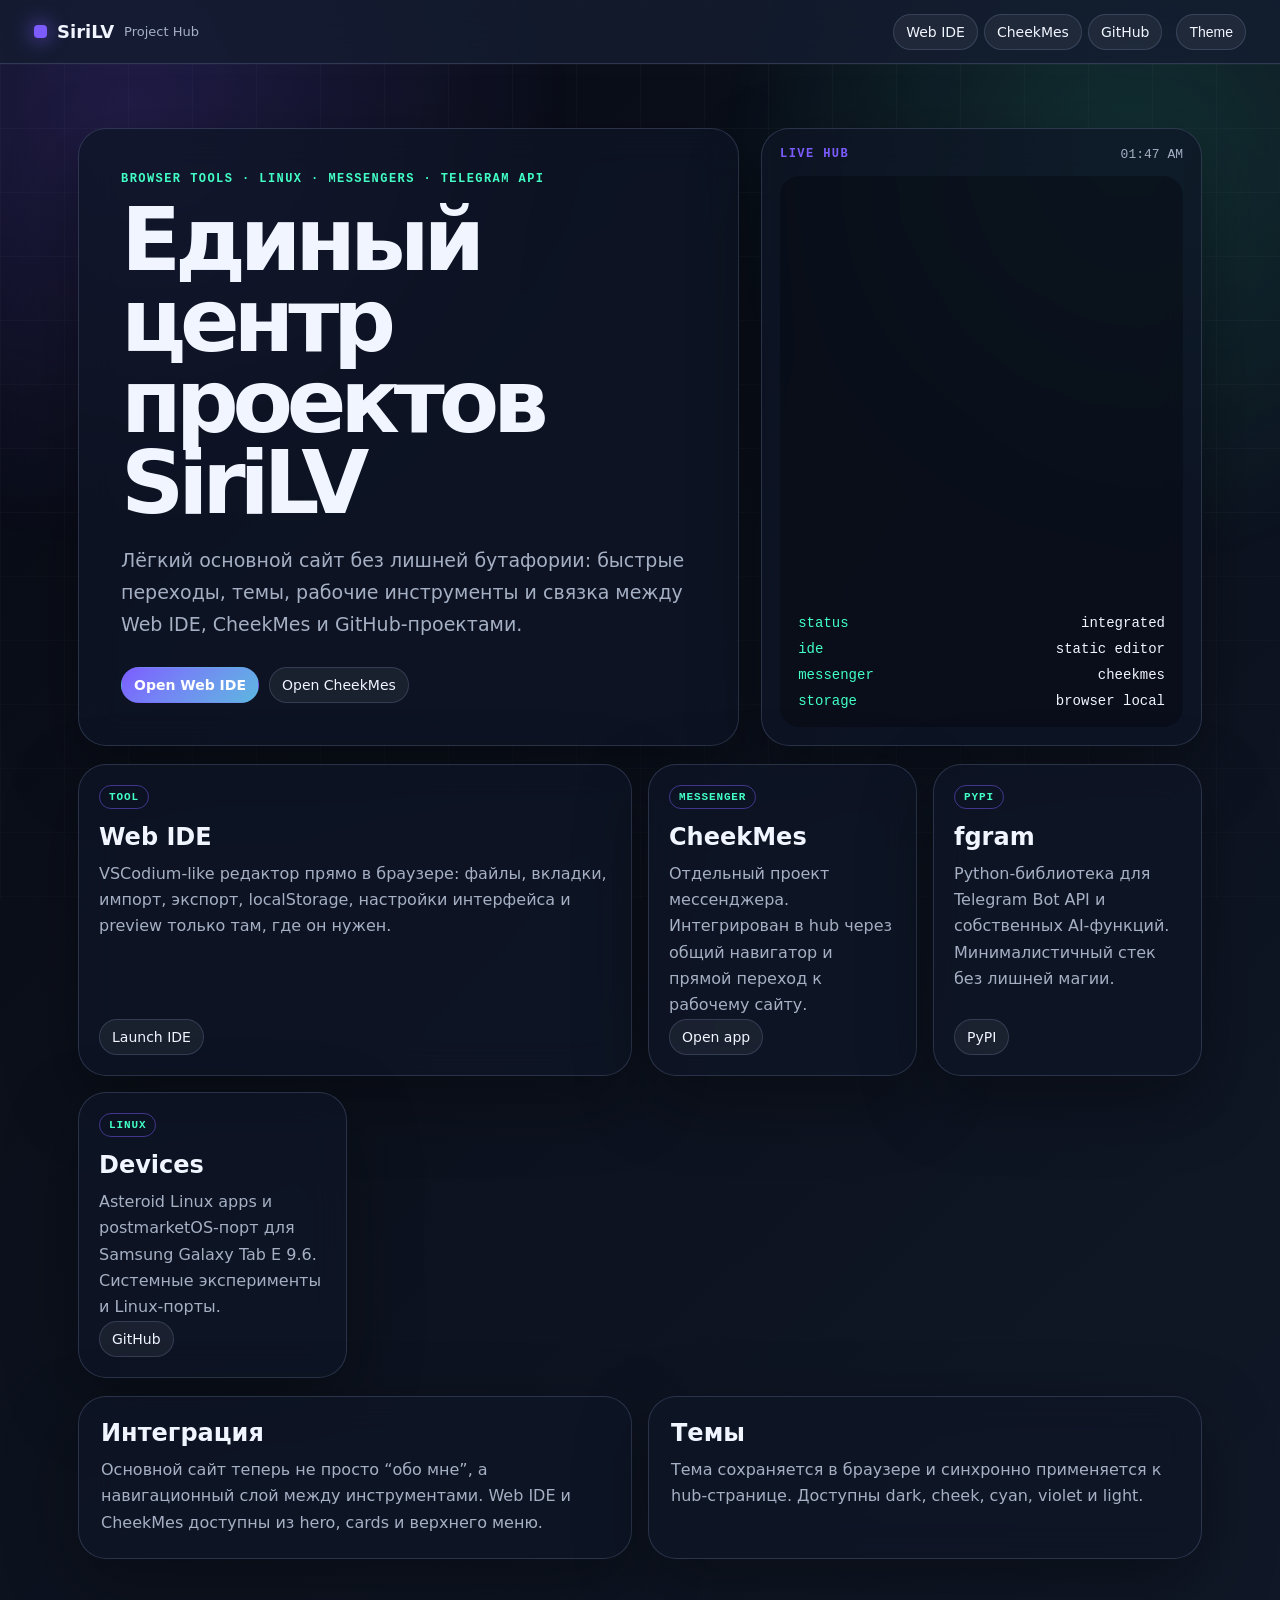
==== commit c4dea4a6: "Point CheekMes links to hosted site" ====
--- a/index.html
+++ b/index.html
@@ -16,7 +16,7 @@
     <a class="brand" href="/"><span></span><b>SiriLV</b><em>Project Hub</em></a>
     <nav class="nav" aria-label="Projects">
       <a href="/web/">Web IDE</a>
-      <a href="https://github.com/SiriLV/cheekmes" target="_blank" rel="noopener">CheekMes</a>
+      <a href="/cheekmes/">CheekMes</a>
       <a href="https://github.com/SiriLV" target="_blank" rel="noopener">GitHub</a>
     </nav>
     <button id="themeBtn" class="ghost" type="button">Theme</button>
@@ -30,7 +30,7 @@
         <p class="lead">Лёгкий основной сайт без лишней бутафории: быстрые переходы, темы, рабочие инструменты и связка между Web IDE, CheekMes и GitHub-проектами.</p>
         <div class="hero-actions">
           <a class="primary" href="/web/">Open Web IDE</a>
-          <a class="secondary" href="https://github.com/SiriLV/cheekmes" target="_blank" rel="noopener">Open CheekMes</a>
+          <a class="secondary" href="/cheekmes/">Open CheekMes</a>
         </div>
       </div>
       <aside class="system-card">
@@ -54,8 +54,8 @@
       <article class="project-card">
         <div class="tag">MESSENGER</div>
         <h2>CheekMes</h2>
-        <p>Отдельный проект мессенджера. Интегрирован в hub через общий навигатор и прямой переход к репозиторию.</p>
-        <a href="https://github.com/SiriLV/cheekmes" target="_blank" rel="noopener">Open project</a>
+        <p>Отдельный проект мессенджера. Интегрирован в hub через общий навигатор и прямой переход к рабочему сайту.</p>
+        <a href="/cheekmes/">Open app</a>
       </article>
       <article class="project-card">
         <div class="tag">PYPI</div>
--- a/style.css
+++ b/style.css
@@ -1 +1 @@
-:root{color-scheme:dark;--bg:#050816;--bg2:#0b1024;--panel:rgba(10,16,36,.82);--panel2:rgba(13,20,45,.94);--line:rgba(150,190,255,.22);--line2:rgba(121,242,255,.42);--text:#edf5ff;--muted:#9faccc;--dim:#65718e;--a:#79f2ff;--b:#b48cff;--c:#61ffab;--bad:#ff6e8f;--warn:#ffd36d;--shadow:0 30px 90px rgba(0,0,0,.48);--mono:"Cascadia Code","JetBrains Mono",Consolas,monospace;--sans:Inter,system-ui,-apple-system,"Segoe UI",sans-serif;--safe:env(safe-area-inset-bottom,0px)}[data-theme=light]{color-scheme:light;--bg:#eaf0ff;--bg2:#f8fbff;--panel:rgba(255,255,255,.78);--panel2:rgba(255,255,255,.94);--line:rgba(20,53,112,.18);--line2:rgba(17,62,138,.32);--text:#11192c;--muted:#47546c;--dim:#778196;--a:#006fbf;--b:#8055d8;--c:#008f56;--shadow:0 28px 80px rgba(48,73,120,.22)}*{box-sizing:border-box}html{height:100%;background:var(--bg)}body{min-height:100%;margin:0;overflow:hidden;background:radial-gradient(circle at 10% 15%,rgba(121,242,255,.18),transparent 32rem),radial-gradient(circle at 88% 22%,rgba(180,140,255,.2),transparent 30rem),radial-gradient(circle at 48% 96%,rgba(97,255,171,.12),transparent 28rem),linear-gradient(135deg,var(--bg),var(--bg2));color:var(--text);font-family:var(--sans);-webkit-font-smoothing:antialiased}button,input{font:inherit}button{color:inherit}a{color:var(--a);text-decoration:none}a:hover{text-decoration:underline}#space-canvas,.ambient{position:fixed;inset:0;pointer-events:none}.ambient{overflow:hidden;z-index:1}#space-canvas{width:100vw;height:100vh;z-index:0;opacity:.65}.orb{position:absolute;width:42vmax;height:42vmax;border-radius:999px;filter:blur(70px);opacity:.32;mix-blend-mode:screen;animation:drift 24s ease-in-out infinite alternate}.orb-a{left:-12vmax;top:-10vmax;background:#4a8fff}.orb-b{right:-14vmax;top:16vmax;background:#a755ff;animation-duration:30s}.orb-c{left:26vmax;bottom:-22vmax;background:#16ffae;animation-duration:36s}.grid-haze{position:absolute;inset:-1px;background-image:linear-gradient(rgba(121,242,255,.055) 1px,transparent 1px),linear-gradient(90deg,rgba(121,242,255,.055) 1px,transparent 1px);background-size:58px 58px;mask-image:radial-gradient(circle at center,#000,transparent 76%);animation:grid 28s linear infinite}.scanline{position:absolute;inset:0;background:repeating-linear-gradient(to bottom,rgba(255,255,255,.025),rgba(255,255,255,.025) 1px,transparent 1px,transparent 5px);opacity:.34}@keyframes drift{to{transform:translate3d(8vmax,4vmax,0) scale(1.08)}}@keyframes grid{to{background-position:58px 116px}}.boot-screen{position:fixed;inset:0;display:grid;place-items:center;z-index:50;padding:20px;background:#030612;transition:.65s}.boot-screen.hidden{opacity:0;visibility:hidden}.boot-card{width:min(720px,100%);padding:clamp(20px,4vw,34px);border:1px solid rgba(121,242,255,.28);border-radius:28px;background:linear-gradient(180deg,rgba(10,16,36,.94),rgba(4,8,20,.92));box-shadow:0 0 90px rgba(121,242,255,.14);font-family:var(--mono)}.boot-logo{font-size:clamp(30px,7vw,64px);font-weight:900;letter-spacing:-.05em}.boot-logo span{color:var(--a);text-shadow:0 0 30px rgba(121,242,255,.65)}.boot-log{min-height:170px;margin-top:22px;color:#b8c6df;line-height:1.75;font-size:clamp(12px,2.5vw,14px)}.boot-line.ok:before{content:"[ OK ] ";color:var(--c)}.boot-line.warn:before{content:"[WARN] ";color:var(--warn)}.boot-progress{height:7px;overflow:hidden;border-radius:999px;background:rgba(255,255,255,.08);margin-top:18px}.boot-progress span{display:block;height:100%;width:0;border-radius:inherit;background:linear-gradient(90deg,var(--a),var(--b),var(--c));box-shadow:0 0 28px rgba(121,242,255,.55);transition:width .28s}.desktop{position:relative;z-index:3;min-height:100dvh;padding:68px 18px calc(92px + var(--safe));opacity:0;transition:.65s}.desktop.ready{opacity:1}.topbar{position:fixed;top:max(12px,env(safe-area-inset-top,0px));left:14px;right:14px;z-index:20;height:46px;display:flex;align-items:center;justify-content:space-between;gap:12px;padding:0 12px;border:1px solid var(--line);border-radius:999px;background:var(--panel2);box-shadow:0 12px 40px rgba(0,0,0,.24);backdrop-filter:blur(22px) saturate(1.4)}.launcher-button,.topbar-actions button,.status-cluster span,.status-cluster time{border:0;border-radius:999px;background:transparent}.launcher-button{display:inline-flex;align-items:center;gap:9px;min-width:max-content;padding:9px 12px;cursor:pointer;font-weight:800}.linux-mark{color:var(--a);filter:drop-shadow(0 0 14px currentColor)}.topbar-actions{display:flex;gap:6px}.topbar-actions button{padding:8px 11px;color:var(--muted);cursor:pointer}.topbar-actions button:hover,.launcher-button:hover{background:rgba(255,255,255,.08);color:var(--text)}.status-cluster{display:flex;align-items:center;gap:8px;min-width:max-content;font:12px var(--mono);color:var(--muted)}.status-cluster span,.status-cluster time{padding:7px 9px;background:rgba(255,255,255,.045)}.desktop-icons{display:grid;width:min(180px,42vw);gap:12px;padding-top:18px}.desktop-icon{display:grid;grid-template-columns:42px 1fr;align-items:center;gap:10px;min-height:58px;padding:10px;text-align:left;border:1px solid transparent;border-radius:18px;background:transparent;cursor:pointer;text-shadow:0 1px 10px rgba(0,0,0,.45)}.desktop-icon:hover,.desktop-icon:focus-visible{border-color:var(--line);background:rgba(255,255,255,.08);outline:0}.desktop-icon span{display:grid;place-items:center;width:42px;height:42px;border-radius:15px;background:linear-gradient(145deg,rgba(121,242,255,.22),rgba(180,140,255,.18));box-shadow:inset 0 1px 0 rgba(255,255,255,.2),0 16px 30px rgba(0,0,0,.2);color:var(--a);font:18px var(--mono)}.desktop-icon b{font-size:13px}.launcher{position:fixed;left:18px;top:72px;z-index:35;width:min(520px,calc(100vw - 36px));padding:16px;border:1px solid var(--line2);border-radius:28px;background:var(--panel2);box-shadow:var(--shadow);backdrop-filter:blur(24px) saturate(1.4);animation:pop .16s}.launcher-head{display:flex;justify-content:space-between;gap:16px;align-items:flex-start;margin-bottom:12px}.launcher-head strong{display:block;font-size:18px}.launcher-head span{color:var(--muted);font-size:13px}kbd{border:1px solid var(--line);border-bottom-width:3px;border-radius:8px;padding:4px 7px;color:var(--muted);font:12px var(--mono)}.launcher-grid{display:grid;grid-template-columns:repeat(2,minmax(0,1fr));gap:10px}.launcher-grid button{min-height:82px;padding:13px;text-align:left;border:1px solid var(--line);border-radius:18px;background:rgba(255,255,255,.075);cursor:pointer}.launcher-grid button:hover{border-color:var(--line2);background:rgba(255,255,255,.12)}.launcher-grid b{display:block;margin-bottom:5px}.launcher-grid span{color:var(--muted);font-size:12px;line-height:1.35}@keyframes pop{from{opacity:0;transform:scale(.96) translateY(-6px)}to{opacity:1;transform:scale(1)}}.window-layer{position:fixed;inset:64px 12px 84px;z-index:10;pointer-events:none}.window{position:absolute;display:flex;flex-direction:column;min-width:320px;min-height:260px;border:1px solid var(--line2);border-radius:28px;overflow:hidden;background:var(--panel2);box-shadow:var(--shadow),inset 0 1px 0 rgba(255,255,255,.08);backdrop-filter:blur(24px) saturate(1.35);pointer-events:auto;animation:win .18s}.window.maximized{inset:0!important;width:auto!important;height:auto!important;border-radius:22px}.window.minimized{display:none}@keyframes win{from{opacity:0;transform:translateY(10px) scale(.985)}}.window-header{height:46px;display:flex;align-items:center;gap:10px;padding:0 13px;border-bottom:1px solid var(--line);background:rgba(255,255,255,.045);cursor:grab;user-select:none}.window-controls{display:flex;gap:8px}.window-controls button{width:13px;height:13px;padding:0;border:0;border-radius:999px;cursor:pointer;color:transparent}.ctrl-close{background:#ff5f57}.ctrl-min{background:#ffbd2e}.ctrl-max{background:#28ca42}.window-title{min-width:0;overflow:hidden;white-space:nowrap;text-overflow:ellipsis;font:13px var(--mono);color:var(--muted)}.window-body{flex:1;overflow:auto;padding:18px}.terminal-window .window-body{padding:0;background:rgba(0,0,0,.18)}.window-body::-webkit-scrollbar,.terminal-output::-webkit-scrollbar{width:10px;height:10px}.window-body::-webkit-scrollbar-thumb,.terminal-output::-webkit-scrollbar-thumb{background:rgba(255,255,255,.12);border-radius:999px}.terminal{height:100%;min-height:100%;display:flex;flex-direction:column;font:14px/1.62 var(--mono)}.terminal-output{flex:1;overflow:auto;padding:18px 18px 8px;word-break:break-word}.term-row{margin:0 0 4px}.term-row pre{margin:6px 0 10px;white-space:pre-wrap;color:var(--a);line-height:1.15}.cmdline{display:flex;align-items:center;gap:7px;padding:7px 18px 18px}.prompt{color:var(--c);font-weight:800;white-space:nowrap}.prompt .host{color:var(--a)}.prompt .path{color:var(--b)}.cmd-input{flex:1;min-width:80px;border:0;outline:0;padding:4px 0;color:var(--text);background:transparent;caret-color:var(--a);font-family:var(--mono)}.out-muted{color:var(--muted)}.out-dim{color:var(--dim)}.out-ok{color:var(--c)}.out-info{color:var(--a)}.out-warn{color:var(--warn)}.out-err{color:var(--bad)}.out-title{font-weight:900}.term-table{display:grid;grid-template-columns:minmax(110px,max-content) 1fr;gap:4px 16px;margin:8px 0}.term-table b{color:var(--a)}.card-grid{display:grid;grid-template-columns:repeat(2,minmax(0,1fr));gap:14px}.project-card,.profile-card,.metric-card,.file-card,.contact-card{border:1px solid var(--line);border-radius:20px;padding:16px;background:rgba(255,255,255,.075)}.project-card{position:relative;overflow:hidden}.project-card:before{content:"";position:absolute;inset:0;background:radial-gradient(circle at top right,rgba(121,242,255,.18),transparent 45%);pointer-events:none}.project-card>*{position:relative}.project-card h3,.profile-card h3,.metric-card h3,.contact-card h3{margin:0 0 8px;font-size:18px}.project-card p,.profile-card p,.metric-card p,.contact-card p{margin:0;color:var(--muted);line-height:1.55}.badges{display:flex;flex-wrap:wrap;gap:6px;margin:12px 0}.badge{border:1px solid var(--line);border-radius:999px;padding:4px 8px;color:var(--a);background:rgba(121,242,255,.075);font:12px var(--mono)}.card-actions{display:flex;flex-wrap:wrap;gap:8px;margin-top:13px}.card-actions a,.card-actions button,.primary-action{display:inline-flex;align-items:center;gap:8px;border:1px solid var(--line2);border-radius:999px;padding:8px 11px;background:rgba(255,255,255,.07);color:var(--text);cursor:pointer;text-decoration:none;font-size:13px}.card-actions a:hover,.card-actions button:hover,.primary-action:hover{background:rgba(255,255,255,.12);text-decoration:none}.hero-panel{display:grid;grid-template-columns:1.1fr .9fr;gap:16px}.hero-title{margin:0;font-size:clamp(32px,6vw,64px);line-height:.92;letter-spacing:-.06em}.hero-title span{color:var(--a);text-shadow:0 0 30px rgba(121,242,255,.4)}.hero-text{margin:16px 0 0;color:var(--muted);line-height:1.7;max-width:64ch}.file-tree{margin:0;white-space:pre-wrap;font-family:var(--mono);color:var(--muted);line-height:1.65}.file-tree b{color:var(--text)}.monitor-grid{display:grid;grid-template-columns:repeat(3,minmax(0,1fr));gap:12px}.metric-value{font:900 clamp(24px,4vw,38px) var(--mono);color:var(--a)}.meter{height:8px;margin-top:12px;border-radius:999px;background:rgba(255,255,255,.09);overflow:hidden}.meter span{display:block;height:100%;width:var(--value,50%);border-radius:inherit;background:linear-gradient(90deg,var(--a),var(--b));transition:.5s}.contact-list{display:grid;gap:12px}.contact-card{display:flex;justify-content:space-between;align-items:center;gap:12px}.dock{position:fixed;left:50%;bottom:max(14px,var(--safe));z-index:25;display:flex;gap:10px;transform:translateX(-50%);padding:10px;border:1px solid var(--line);border-radius:24px;background:var(--panel2);box-shadow:0 20px 60px rgba(0,0,0,.34);backdrop-filter:blur(22px) saturate(1.35)}.dock button{width:48px;height:48px;border:1px solid transparent;border-radius:17px;background:rgba(255,255,255,.075);color:var(--a);cursor:pointer;font-size:19px;transition:.16s}.dock button:hover,.dock button.active{transform:translateY(-4px);border-color:var(--line2);background:rgba(255,255,255,.12)}.command-hints{position:fixed;left:10px;right:10px;bottom:calc(78px + var(--safe));z-index:24;display:none;gap:8px;overflow:auto;padding-bottom:2px}.command-hints button{flex:0 0 auto;border:1px solid var(--line);border-radius:999px;padding:8px 11px;background:var(--panel2);color:var(--muted)}.noscript-card{position:fixed;inset:20px;z-index:100;display:grid;place-items:center;padding:24px;background:#071021;color:#fff;text-align:center}@media(max-width:920px){.desktop{padding:58px 10px calc(94px + var(--safe))}.topbar{left:8px;right:8px;height:44px}.topbar-actions,.status-cluster span:not(:last-child){display:none}.desktop-icons{width:100%;grid-template-columns:repeat(3,minmax(0,1fr));gap:8px;padding-top:10px}.desktop-icon{grid-template-columns:1fr;justify-items:center;text-align:center;min-height:84px;padding:8px}.window-layer{inset:58px 8px 132px}.window{left:0!important;top:0!important;width:100%!important;height:100%!important;min-width:0;min-height:0;border-radius:22px}.window:not(.active-window){display:none}.command-hints{display:flex}.dock{max-width:calc(100vw - 20px);overflow-x:auto}.dock button{width:46px;height:46px;flex:0 0 auto}.launcher{left:8px;top:58px;width:calc(100vw - 16px)}.launcher-grid,.card-grid,.hero-panel,.monitor-grid{grid-template-columns:1fr}.terminal{font-size:13px}.terminal-output{padding:14px 13px 6px}.cmdline{padding:7px 13px 14px;align-items:flex-start}.prompt{font-size:12px}.contact-card{align-items:flex-start;flex-direction:column}}@media(max-width:460px){.desktop-icons{grid-template-columns:repeat(2,minmax(0,1fr))}.window-header{height:42px;padding:0 10px}.window-body{padding:14px}.term-table{grid-template-columns:1fr;gap:1px}.term-table b{margin-top:5px}.boot-log{min-height:210px}}@media(prefers-reduced-motion:reduce){*,*:before,*:after{animation-duration:.001ms!important;animation-iteration-count:1!important;scroll-behavior:auto!important;transition-duration:.001ms!important}#space-canvas{opacity:.22}}+:root{color-scheme:dark;--bg:#080b14;--bg2:#101827;--panel:rgba(15,22,38,.72);--panel2:rgba(20,29,48,.92);--line:rgba(145,165,210,.22);--line2:rgba(124,92,255,.48);--text:#f1f5ff;--muted:#a5b0c4;--dim:#68758b;--accent:#7c5cff;--accent2:#42ffc6;--shadow:0 24px 70px rgba(0,0,0,.36);--mono:"Cascadia Code","JetBrains Mono",Consolas,monospace;--sans:Inter,system-ui,-apple-system,"Segoe UI",sans-serif}[data-theme=light]{color-scheme:light;--bg:#eef3ff;--bg2:#fff;--panel:rgba(255,255,255,.75);--panel2:rgba(255,255,255,.94);--line:rgba(30,50,90,.16);--line2:rgba(0,100,210,.34);--text:#131823;--muted:#526071;--dim:#7b8697;--accent:#006ed6;--accent2:#008f67;--shadow:0 22px 60px rgba(70,90,130,.18)}[data-theme=cheek]{--bg:#090611;--bg2:#160822;--panel:rgba(15,10,26,.74);--panel2:rgba(23,16,35,.92);--line:rgba(138,53,255,.28);--line2:rgba(138,53,255,.58);--text:#f8f2ff;--muted:#b8a7cd;--accent:#8a35ff;--accent2:#42ffc6}[data-theme=cyan]{--bg:#041014;--bg2:#082432;--panel:rgba(7,23,28,.74);--panel2:rgba(13,34,42,.92);--line:rgba(49,215,255,.26);--line2:rgba(49,215,255,.58);--text:#e8fcff;--muted:#9ac4cc;--accent:#31d7ff;--accent2:#8a35ff}[data-theme=violet]{--bg:#0c0915;--bg2:#1d1640;--panel:rgba(18,13,31,.74);--panel2:rgba(28,21,48,.92);--line:rgba(177,124,255,.3);--line2:rgba(177,124,255,.58);--text:#f3ecff;--muted:#b4a8ca;--accent:#b17cff;--accent2:#31d7ff}*{box-sizing:border-box}html,body{min-height:100%;margin:0}body{background:linear-gradient(135deg,var(--bg),var(--bg2));color:var(--text);font-family:var(--sans);-webkit-font-smoothing:antialiased}a{color:inherit}.bg{position:fixed;inset:0;pointer-events:none;background:radial-gradient(circle at 10% 12%,color-mix(in srgb,var(--accent) 28%,transparent),transparent 28rem),radial-gradient(circle at 88% 18%,color-mix(in srgb,var(--accent2) 18%,transparent),transparent 26rem),linear-gradient(90deg,rgba(255,255,255,.035) 1px,transparent 1px),linear-gradient(rgba(255,255,255,.035) 1px,transparent 1px);background-size:auto,auto,64px 64px,64px 64px;mask-image:linear-gradient(#000,rgba(0,0,0,.72));opacity:.78}.topbar{position:sticky;top:0;z-index:20;display:flex;align-items:center;gap:14px;min-height:64px;padding:10px clamp(14px,3vw,34px);border-bottom:1px solid var(--line);background:color-mix(in srgb,var(--panel2) 88%,transparent);backdrop-filter:blur(18px)}.brand{display:flex;align-items:center;gap:10px;min-width:0;text-decoration:none}.brand span{width:13px;height:13px;border-radius:4px;background:var(--accent);box-shadow:0 0 20px var(--accent)}.brand b{font-size:18px}.brand em{font-style:normal;color:var(--muted);font-size:13px}.nav{display:flex;gap:6px;margin-left:auto}.nav a,.ghost,.hero-actions a,.project-card a{border:1px solid var(--line);border-radius:999px;background:rgba(255,255,255,.055);color:var(--text);padding:9px 12px;text-decoration:none;cursor:pointer;font-size:14px}.nav a:hover,.ghost:hover,.hero-actions a:hover,.project-card a:hover{border-color:var(--line2);background:rgba(255,255,255,.1)}.page{position:relative;z-index:1;width:min(1180px,100%);margin:0 auto;padding:clamp(24px,5vw,70px) clamp(14px,3vw,28px) 48px}.hero{display:grid;grid-template-columns:minmax(0,1.2fr) minmax(280px,.8fr);gap:22px;align-items:stretch}.hero-copy,.system-card,.project-card,.panel{border:1px solid var(--line);border-radius:28px;background:var(--panel);box-shadow:var(--shadow);backdrop-filter:blur(18px)}.hero-copy{padding:clamp(24px,4vw,42px)}.eyebrow{margin:0 0 12px;color:var(--accent2);font:800 12px/1.4 var(--mono);letter-spacing:.12em;text-transform:uppercase}.hero h1{margin:0;font-size:clamp(42px,8vw,88px);line-height:.92;letter-spacing:-.07em}.lead{max-width:760px;margin:20px 0 0;color:var(--muted);font-size:clamp(16px,2vw,19px);line-height:1.7}.hero-actions{display:flex;flex-wrap:wrap;gap:10px;margin-top:26px}.hero-actions .primary{background:linear-gradient(135deg,var(--accent),color-mix(in srgb,var(--accent2) 55%,var(--accent)));border-color:transparent;color:#fff;font-weight:800}.system-card{padding:18px;display:flex;flex-direction:column}.card-head{display:flex;align-items:center;justify-content:space-between;gap:10px;margin-bottom:14px}.card-head b{font:800 12px var(--mono);letter-spacing:.12em;color:var(--accent)}.card-head span{font:13px var(--mono);color:var(--muted)}.terminal-mini{flex:1;display:grid;align-content:end;gap:10px;min-height:280px;padding:18px;border-radius:20px;background:rgba(0,0,0,.28);font:14px var(--mono)}.terminal-mini p{display:flex;justify-content:space-between;gap:12px;margin:0}.terminal-mini span{color:var(--accent2)}.grid{display:grid;grid-template-columns:repeat(4,minmax(0,1fr));gap:16px;margin-top:18px}.project-card{padding:20px;min-height:250px;display:flex;flex-direction:column}.project-card.featured{grid-column:span 2}.tag{width:max-content;margin-bottom:14px;border:1px solid var(--line2);border-radius:999px;padding:5px 9px;color:var(--accent2);font:800 11px var(--mono);letter-spacing:.08em}.project-card h2,.panel h2{margin:0 0 10px;font-size:24px}.project-card p,.panel p{margin:0;color:var(--muted);line-height:1.65}.project-card a{width:max-content;margin-top:auto}.panel-row{display:grid;grid-template-columns:1fr 1fr;gap:16px;margin-top:18px}.panel{padding:22px}.theme-panel{position:fixed;right:18px;top:72px;z-index:50;width:min(300px,calc(100vw - 36px));display:grid;gap:8px;padding:14px;border:1px solid var(--line2);border-radius:22px;background:var(--panel2);box-shadow:var(--shadow);backdrop-filter:blur(18px)}.theme-panel[hidden]{display:none}.theme-panel b{font:800 12px var(--mono);letter-spacing:.1em;text-transform:uppercase;color:var(--accent)}.theme-panel button{border:1px solid var(--line);border-radius:14px;background:rgba(255,255,255,.06);color:var(--text);padding:10px;text-align:left;cursor:pointer}.theme-panel button:hover{border-color:var(--line2)}@media(max-width:920px){.hero{grid-template-columns:1fr}.grid{grid-template-columns:repeat(2,minmax(0,1fr))}.system-card{min-height:260px}}@media(max-width:620px){.topbar{align-items:flex-start}.brand em,.nav a:nth-child(3){display:none}.nav{overflow:auto}.hero h1{font-size:44px}.grid,.panel-row{grid-template-columns:1fr}.project-card.featured{grid-column:auto}.terminal-mini{min-height:220px}.nav a,.ghost{padding:8px 9px;font-size:13px}}@media(prefers-reduced-motion:reduce){*{animation-duration:.001ms!important;transition-duration:.001ms!important}}
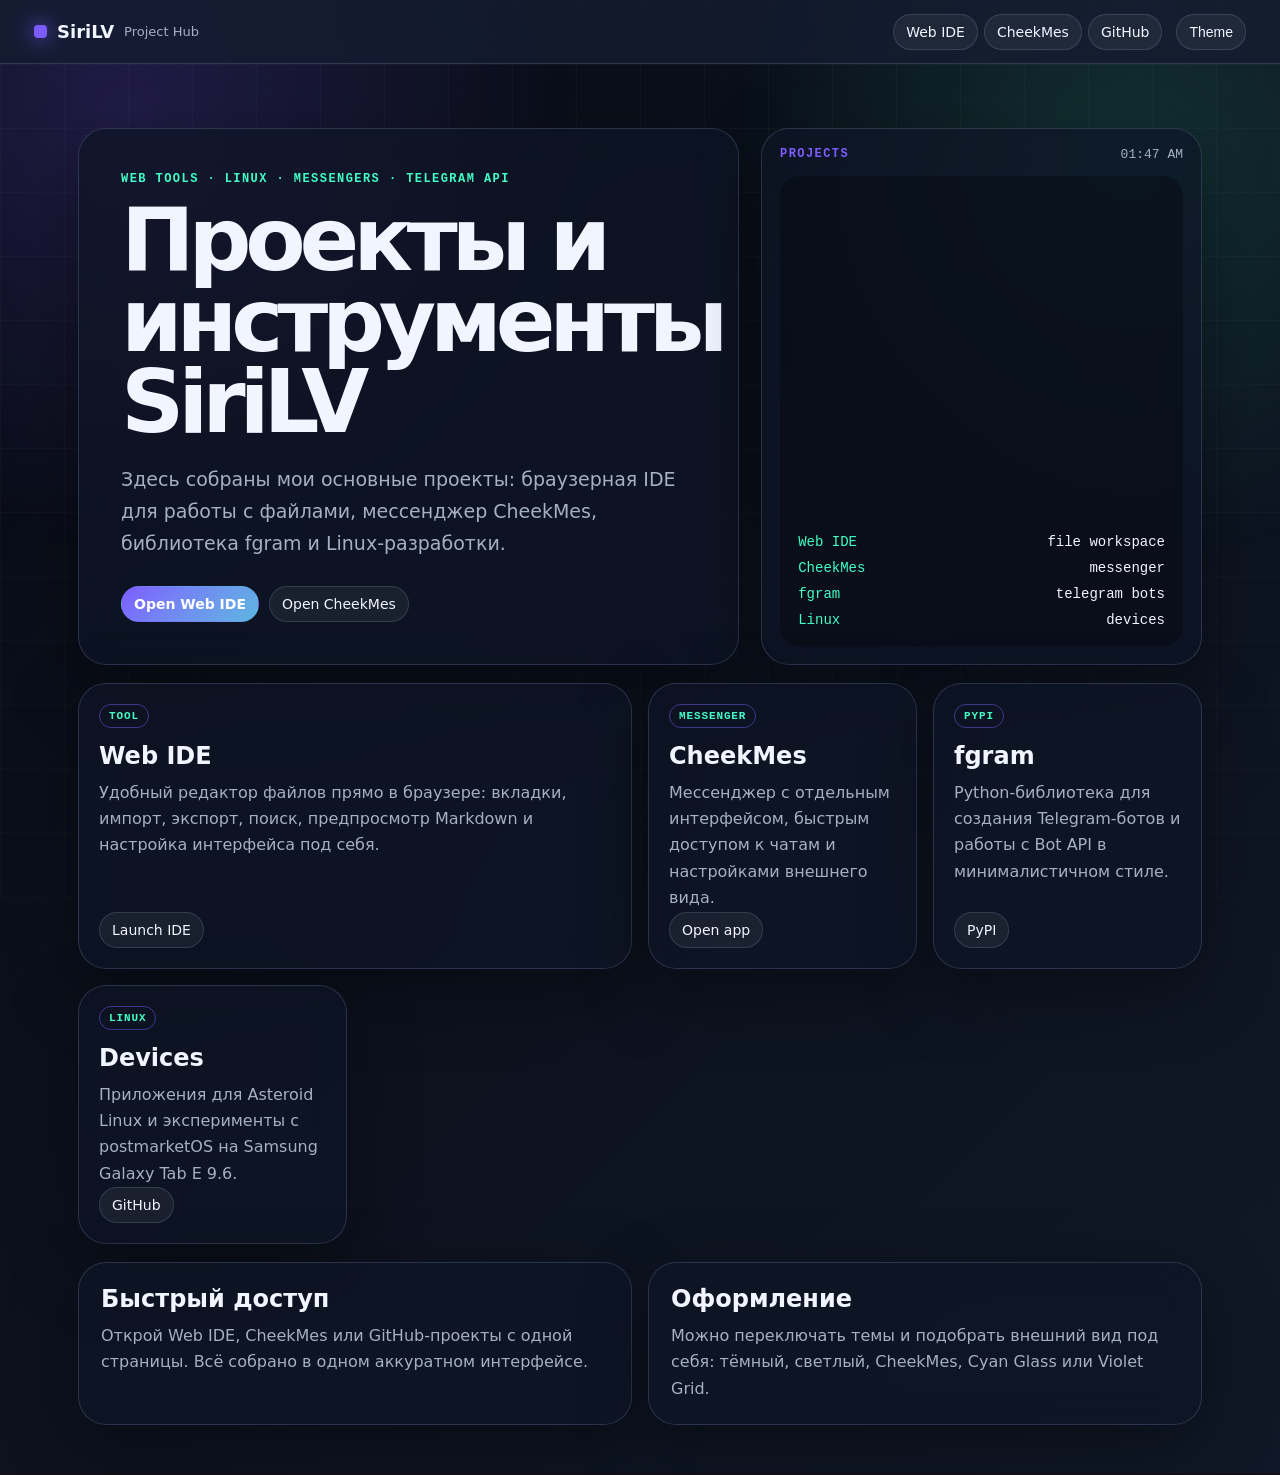
==== commit 9b2c19df: "Clean public copy on main hub" ====
--- a/index.html
+++ b/index.html
@@ -25,21 +25,21 @@
   <main class="page">
     <section class="hero">
       <div class="hero-copy">
-        <p class="eyebrow">browser tools · linux · messengers · telegram api</p>
-        <h1>Единый центр проектов SiriLV</h1>
-        <p class="lead">Лёгкий основной сайт без лишней бутафории: быстрые переходы, темы, рабочие инструменты и связка между Web IDE, CheekMes и GitHub-проектами.</p>
+        <p class="eyebrow">web tools · linux · messengers · telegram api</p>
+        <h1>Проекты и инструменты SiriLV</h1>
+        <p class="lead">Здесь собраны мои основные проекты: браузерная IDE для работы с файлами, мессенджер CheekMes, библиотека fgram и Linux-разработки.</p>
         <div class="hero-actions">
           <a class="primary" href="/web/">Open Web IDE</a>
           <a class="secondary" href="/cheekmes/">Open CheekMes</a>
         </div>
       </div>
       <aside class="system-card">
-        <div class="card-head"><b>LIVE HUB</b><span id="clock">--:--</span></div>
+        <div class="card-head"><b>PROJECTS</b><span id="clock">--:--</span></div>
         <div class="terminal-mini" aria-label="Project status">
-          <p><span>status</span> integrated</p>
-          <p><span>ide</span> static editor</p>
-          <p><span>messenger</span> cheekmes</p>
-          <p><span>storage</span> browser local</p>
+          <p><span>Web IDE</span> file workspace</p>
+          <p><span>CheekMes</span> messenger</p>
+          <p><span>fgram</span> telegram bots</p>
+          <p><span>Linux</span> devices</p>
         </div>
       </aside>
     </section>
@@ -48,37 +48,37 @@
       <article class="project-card featured">
         <div class="tag">TOOL</div>
         <h2>Web IDE</h2>
-        <p>VSCodium-like редактор прямо в браузере: файлы, вкладки, импорт, экспорт, localStorage, настройки интерфейса и preview только там, где он нужен.</p>
+        <p>Удобный редактор файлов прямо в браузере: вкладки, импорт, экспорт, поиск, предпросмотр Markdown и настройка интерфейса под себя.</p>
         <a href="/web/">Launch IDE</a>
       </article>
       <article class="project-card">
         <div class="tag">MESSENGER</div>
         <h2>CheekMes</h2>
-        <p>Отдельный проект мессенджера. Интегрирован в hub через общий навигатор и прямой переход к рабочему сайту.</p>
+        <p>Мессенджер с отдельным интерфейсом, быстрым доступом к чатам и настройками внешнего вида.</p>
         <a href="/cheekmes/">Open app</a>
       </article>
       <article class="project-card">
         <div class="tag">PYPI</div>
         <h2>fgram</h2>
-        <p>Python-библиотека для Telegram Bot API и собственных AI-функций. Минималистичный стек без лишней магии.</p>
+        <p>Python-библиотека для создания Telegram-ботов и работы с Bot API в минималистичном стиле.</p>
         <a href="https://pypi.org/project/fgram/" target="_blank" rel="noopener">PyPI</a>
       </article>
       <article class="project-card">
         <div class="tag">LINUX</div>
         <h2>Devices</h2>
-        <p>Asteroid Linux apps и postmarketOS-порт для Samsung Galaxy Tab E 9.6. Системные эксперименты и Linux-порты.</p>
+        <p>Приложения для Asteroid Linux и эксперименты с postmarketOS на Samsung Galaxy Tab E 9.6.</p>
         <a href="https://github.com/SiriLV" target="_blank" rel="noopener">GitHub</a>
       </article>
     </section>
 
     <section class="panel-row">
       <article class="panel">
-        <h2>Интеграция</h2>
-        <p>Основной сайт теперь не просто “обо мне”, а навигационный слой между инструментами. Web IDE и CheekMes доступны из hero, cards и верхнего меню.</p>
+        <h2>Быстрый доступ</h2>
+        <p>Открой Web IDE, CheekMes или GitHub-проекты с одной страницы. Всё собрано в одном аккуратном интерфейсе.</p>
       </article>
       <article class="panel">
-        <h2>Темы</h2>
-        <p>Тема сохраняется в браузере и синхронно применяется к hub-странице. Доступны dark, cheek, cyan, violet и light.</p>
+        <h2>Оформление</h2>
+        <p>Можно переключать темы и подобрать внешний вид под себя: тёмный, светлый, CheekMes, Cyan Glass или Violet Grid.</p>
       </article>
     </section>
   </main>
